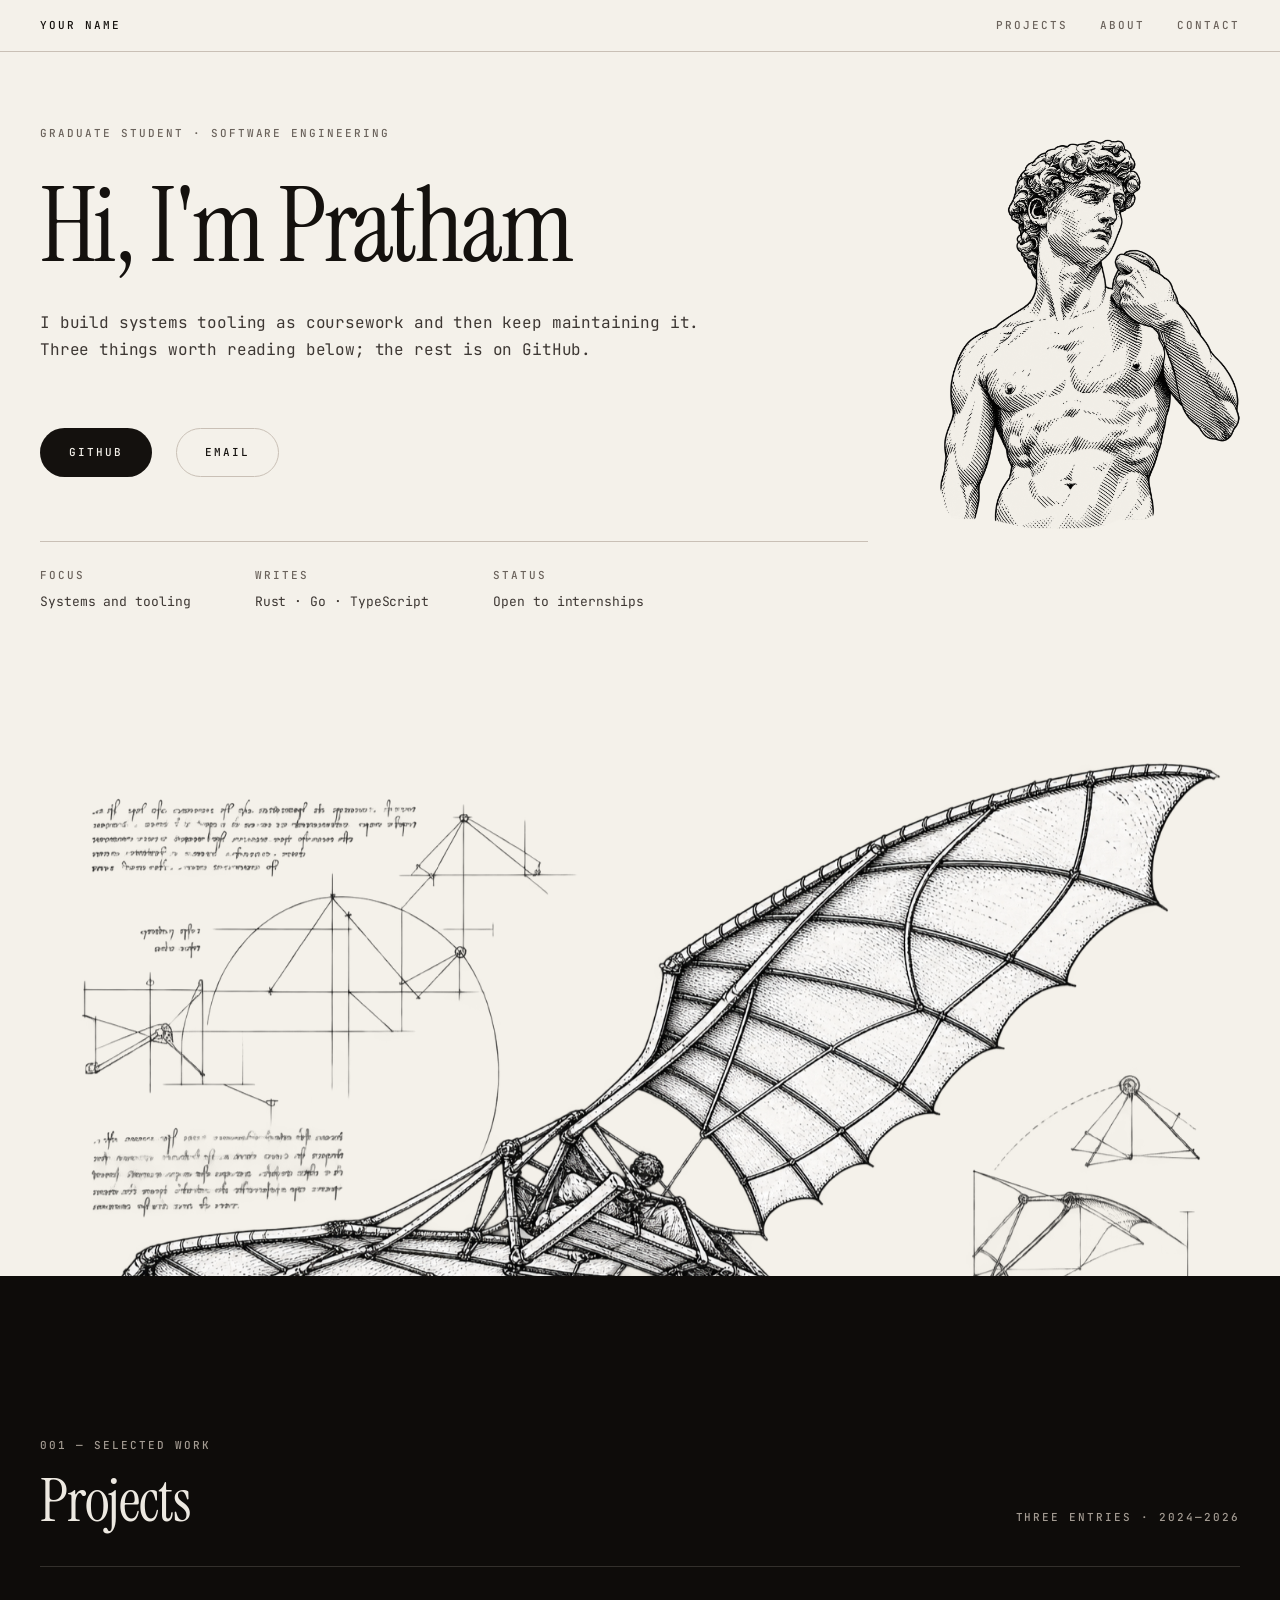
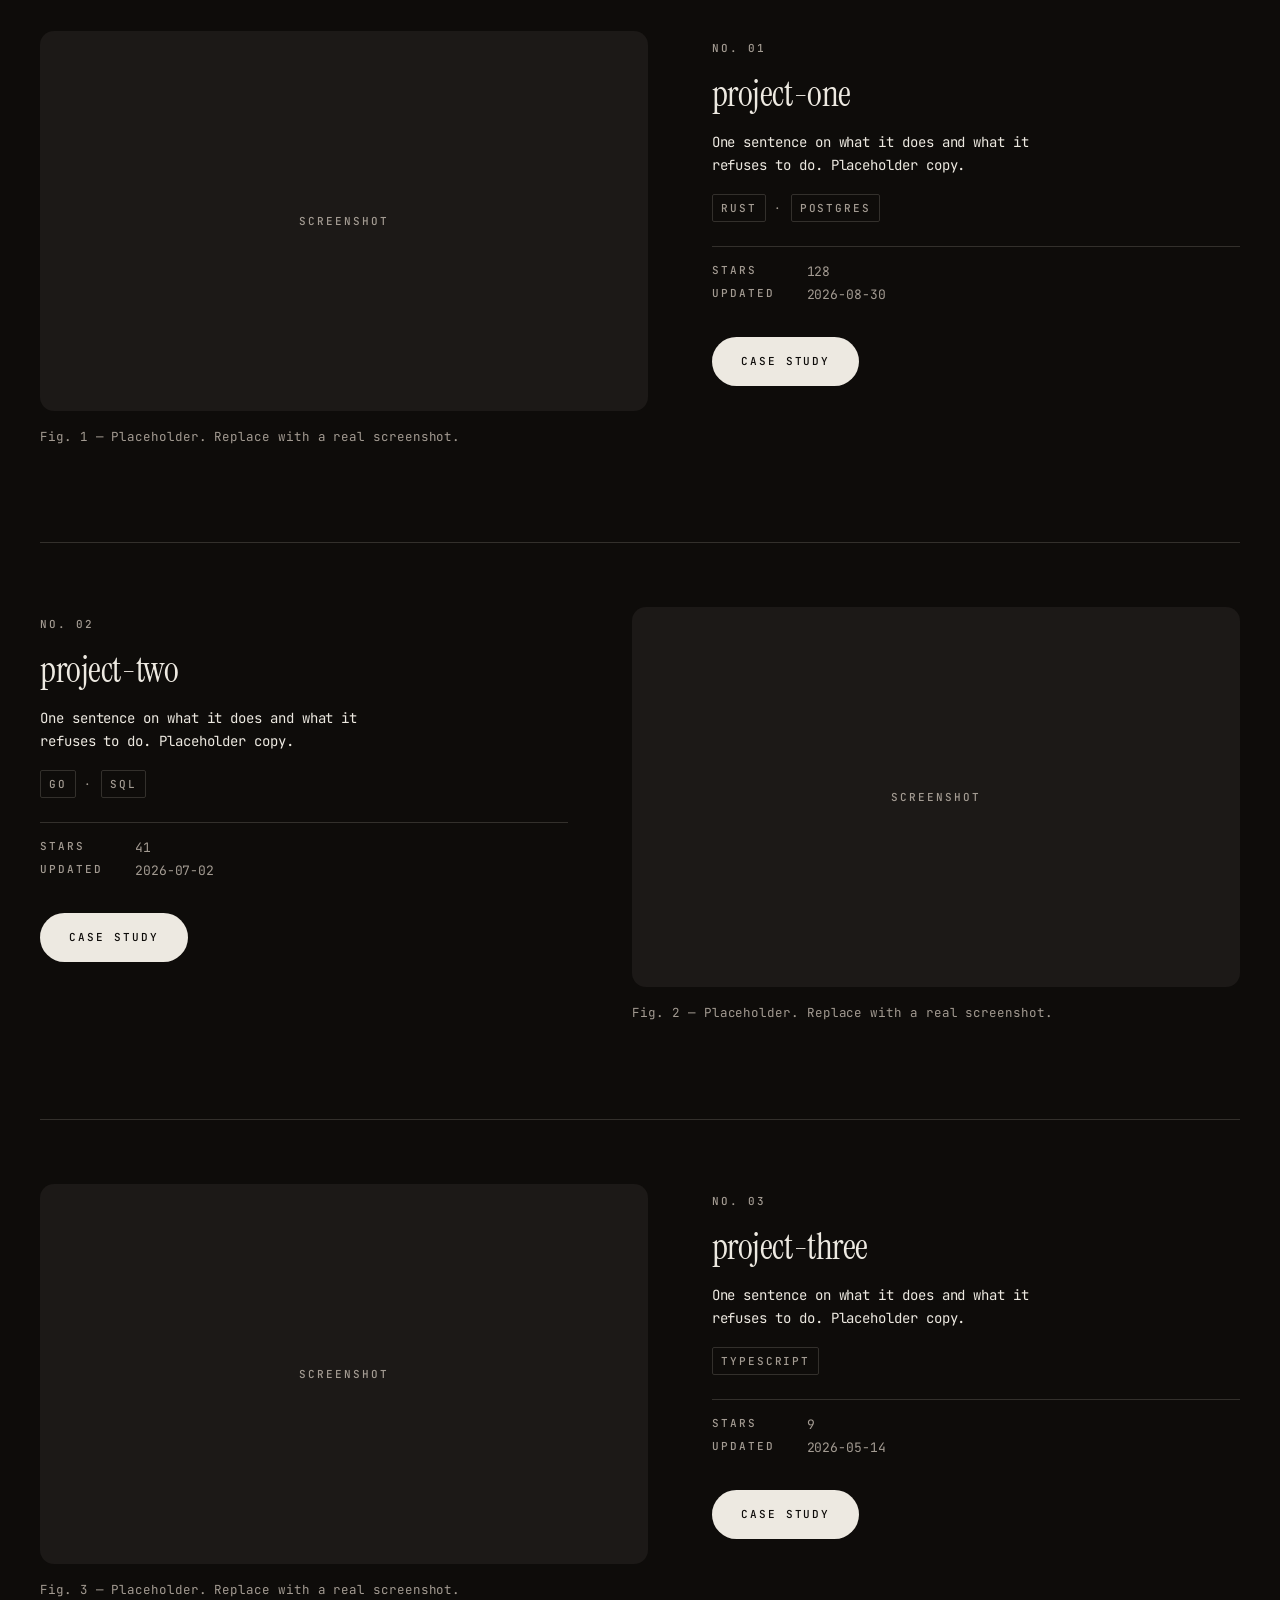
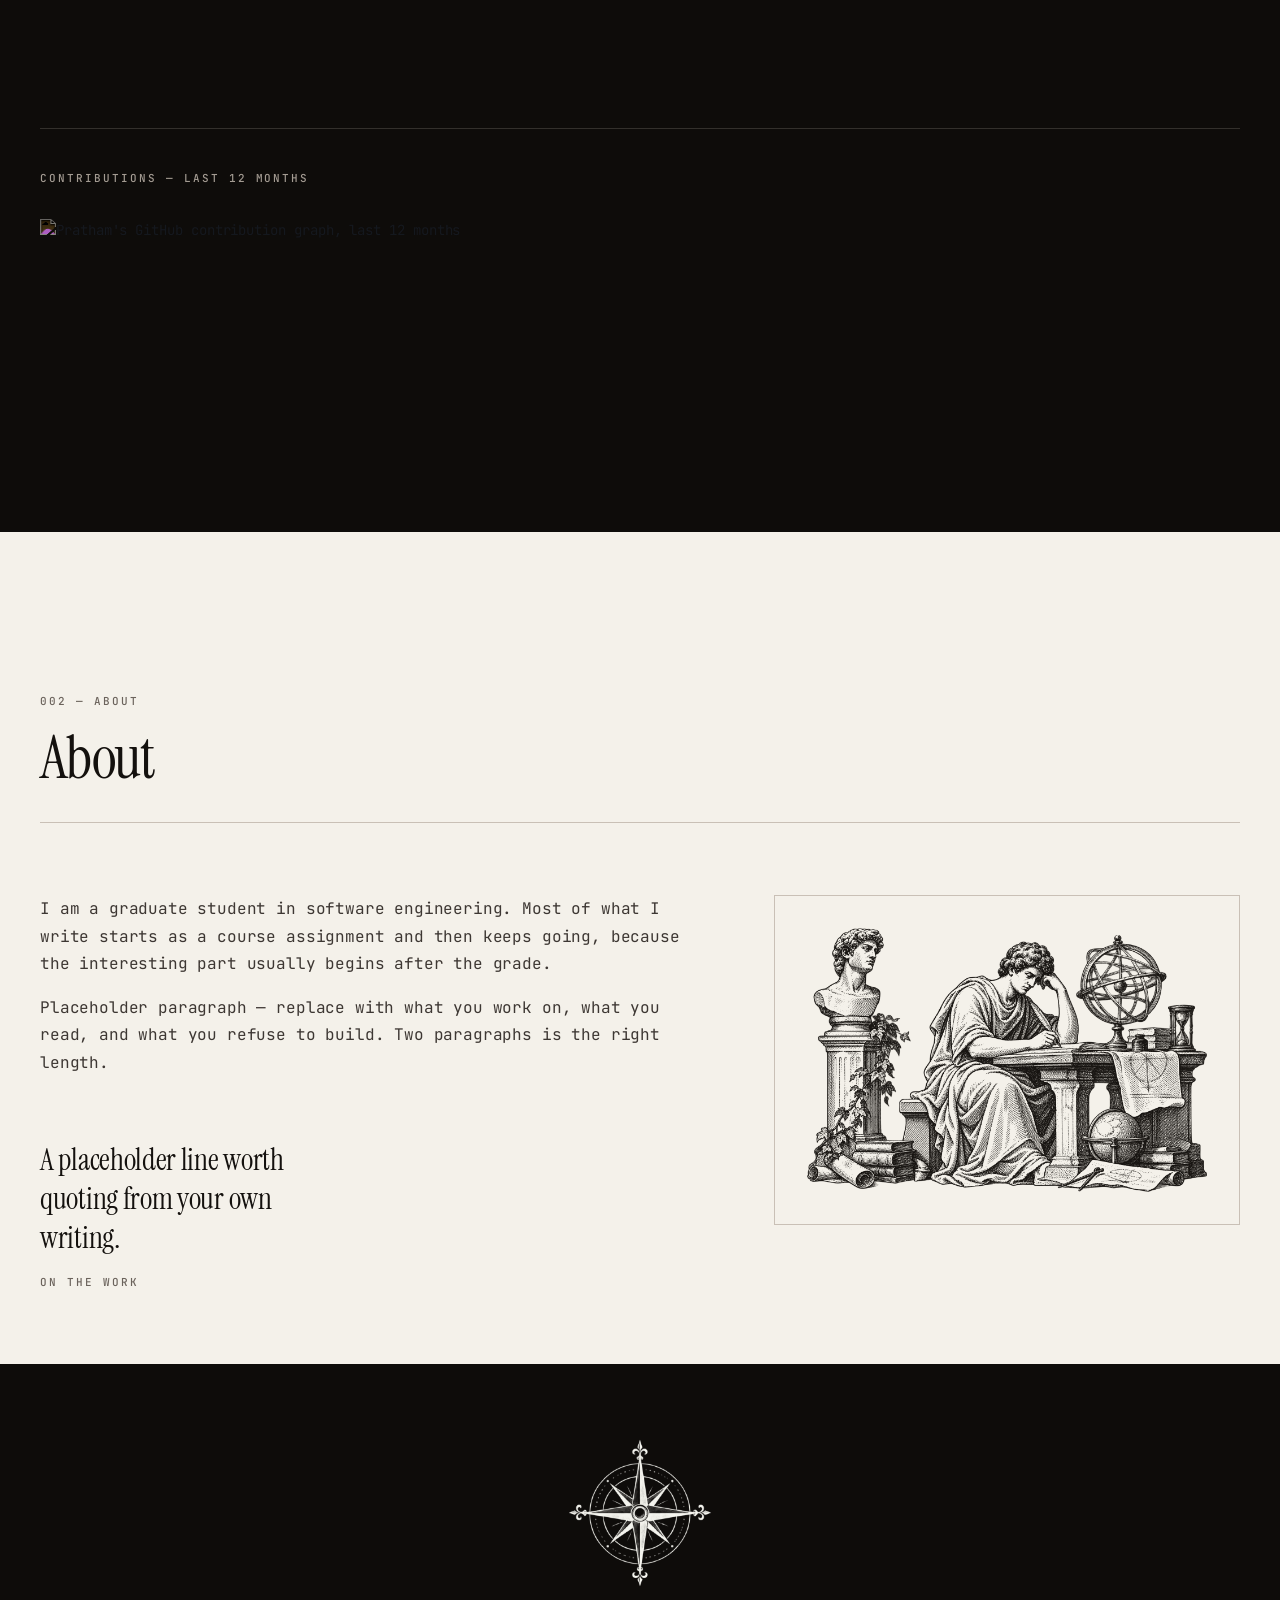
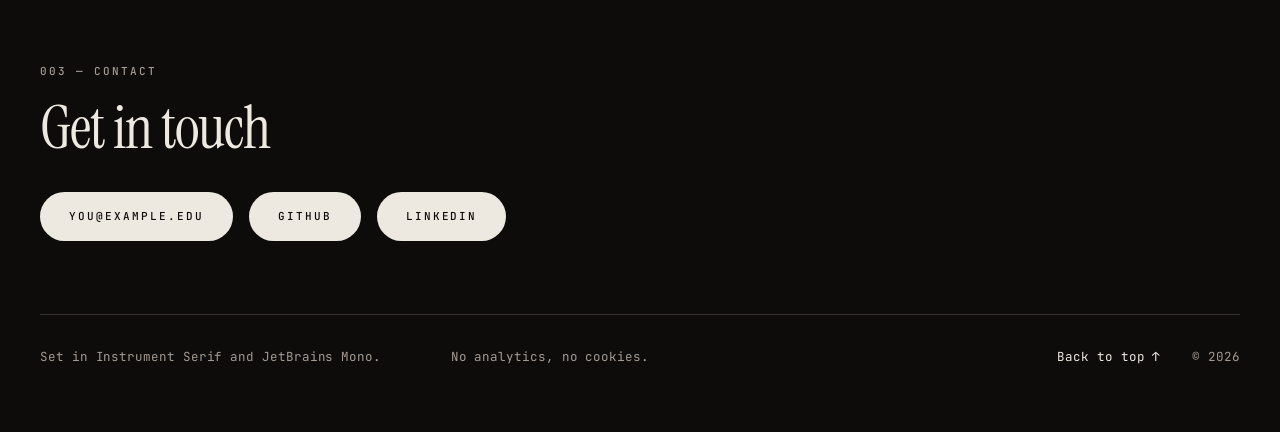
==== index.html @ 148f7895 "Link LinkedIn button to real profile Co-Authored-By: Claude Sonnet 5 <noreply@anthropic.com>" ====
<!DOCTYPE html>
<html lang="en">
<head>
<meta charset="utf-8">
<meta name="viewport" content="width=device-width, initial-scale=1">
<title>Pratham — Portfolio</title>
<meta name="description" content="Portfolio of Pratham, a graduate student in software engineering focused on systems and tooling.">
<link rel="stylesheet" href="styles.css">
</head>
<body style="background:#F4F1EA;color:#3D3733">

<header class="site-header" style="position:sticky;top:0;z-index:10;background:#F4F1EA;border-bottom:1px solid #C9C0B6;display:flex;align-items:baseline;justify-content:space-between;gap:32px;animation:fi-fade 320ms cubic-bezier(0.22,0.61,0.36,1) both">
<a href="#top" style="font-size:11px;font-weight:500;letter-spacing:0.18em;text-transform:uppercase;color:#14110E;text-decoration:none">Your Name</a>
<nav style="display:flex;gap:32px">
<a href="#projects" class="nav-link">Projects</a>
<a href="#about" class="nav-link">About</a>
<a href="#contact" class="nav-link">Contact</a>
</nav>
</header>

<section id="top" class="page-margin" style="padding-top:72px">
<div class="hero-grid" style="max-width:1200px;margin:0 auto;display:grid;gap:72px;align-items:start">
<div>
<div style="font-size:11px;font-weight:500;letter-spacing:0.18em;text-transform:uppercase;color:#6B635C;margin-bottom:32px;animation:fi-rise 420ms cubic-bezier(0.22,0.61,0.36,1) 40ms both">Graduate student · Software engineering</div>
<h1 class="hero-display" style="margin:0;font-family:'Instrument Serif',Georgia,serif;font-weight:400;font-size:104px;line-height:0.98;letter-spacing:-0.025em;color:#14110E;max-width:14ch;animation:fi-rise 420ms cubic-bezier(0.22,0.61,0.36,1) 100ms both">Hi, I'm Pratham</h1>
<p style="margin:32px 0 0;font-size:16px;line-height:1.72;letter-spacing:-0.01em;color:#3D3733;max-width:68ch;animation:fi-rise 420ms cubic-bezier(0.22,0.61,0.36,1) 160ms both">I build systems tooling as coursework and then keep maintaining it. Three things worth reading below; the rest is on GitHub.</p>
<div style="display:flex;align-items:center;gap:24px;margin-top:64px;flex-wrap:wrap;animation:fi-rise 420ms cubic-bezier(0.22,0.61,0.36,1) 220ms both">
<a class="btn btn-primary" href="https://github.com/">GitHub</a>
<a class="btn btn-secondary" href="mailto:you@example.edu">Email</a>
</div>
<div style="display:flex;flex-wrap:wrap;gap:64px;margin-top:64px;border-top:1px solid #C9C0B6;padding-top:24px;animation:fi-rise 420ms cubic-bezier(0.22,0.61,0.36,1) 280ms both">
<div style="display:grid;gap:8px"><span style="font-size:11px;font-weight:500;letter-spacing:0.18em;text-transform:uppercase;color:#6B635C">Focus</span><span style="font-size:13px;line-height:1.45;color:#3D3733">Systems and tooling</span></div>
<div style="display:grid;gap:8px"><span style="font-size:11px;font-weight:500;letter-spacing:0.18em;text-transform:uppercase;color:#6B635C">Writes</span><span style="font-size:13px;line-height:1.45;color:#3D3733">Rust · Go · TypeScript</span></div>
<div style="display:grid;gap:8px"><span style="font-size:11px;font-weight:500;letter-spacing:0.18em;text-transform:uppercase;color:#6B635C">Status</span><span style="font-size:13px;line-height:1.45;color:#3D3733">Open to internships</span></div>
</div>
</div>
<img class="hero-figure" src="assets/figures/david.png" alt="Engraved study after Michelangelo's David" style="display:block;width:300px;max-width:100%;margin-top:8px;mix-blend-mode:multiply;animation:fi-fade 640ms cubic-bezier(0.22,0.61,0.36,1) 200ms both">
</div>
<div style="margin-top:128px;position:relative;z-index:0">
<img src="assets/figures/ornithopter.png" alt="Engraved flying-machine study" style="display:block;width:100%;max-width:1400px;margin:0 auto -22%;mix-blend-mode:multiply;animation:fi-fade 720ms cubic-bezier(0.22,0.61,0.36,1) 340ms both">
</div>
</section>

<section id="projects" class="page-margin" style="position:relative;z-index:1;background:#0E0C0A;color:#EDE9E1;padding-top:160px;padding-bottom:160px">
<div style="max-width:1200px;margin:0 auto">
<div data-reveal style="font-size:11px;font-weight:500;letter-spacing:0.18em;text-transform:uppercase;color:#A39B92;margin-bottom:16px">001 — Selected work</div>
<div data-reveal style="display:flex;align-items:baseline;justify-content:space-between;gap:32px;flex-wrap:wrap">
<h2 style="margin:0;font-family:'Instrument Serif',Georgia,serif;font-weight:400;font-size:60px;line-height:1.06;letter-spacing:-0.02em;color:#EDE9E1">Projects</h2>
<span style="font-size:11px;font-weight:500;letter-spacing:0.18em;text-transform:uppercase;color:#A39B92">Three entries · 2024—2026</span>
</div>
<div style="height:1px;background:#33302C;margin:32px 0 64px"></div>

<article id="project-01" data-reveal class="project-row" style="display:grid;gap:64px;align-items:start;scroll-margin-top:89px">
<div style="display:grid;gap:16px">
<div style="background:#1C1917;border-radius:14px;aspect-ratio:16 / 10;display:grid;place-items:center;font-size:11px;font-weight:500;letter-spacing:0.18em;text-transform:uppercase;color:#A39B92">Screenshot</div>
<div style="font-size:12.5px;line-height:1.6;color:#A39B92">Fig. 1 — Placeholder. Replace with a real screenshot.</div>
</div>
<div style="display:grid;gap:16px;padding-top:8px">
<div style="font-size:11px;font-weight:500;letter-spacing:0.18em;text-transform:uppercase;color:#A39B92">No. 01</div>
<h3 style="margin:0;font-family:'Instrument Serif',Georgia,serif;font-weight:400;font-size:36px;line-height:1.15;letter-spacing:-0.012em;color:#EDE9E1">project-one</h3>
<p style="margin:0;font-size:14px;line-height:1.68;letter-spacing:-0.005em;color:#EDE9E1;max-width:44ch">One sentence on what it does and what it refuses to do. Placeholder copy.</p>
<div style="display:flex;flex-wrap:wrap;align-items:center;gap:8px">
<span class="chip chip-dark">Rust</span>
<span style="font-size:11px;letter-spacing:0.18em;color:#A39B92">·</span>
<span class="chip chip-dark">Postgres</span>
</div>
<dl style="margin:8px 0 0;display:grid;grid-template-columns:auto 1fr;column-gap:32px;row-gap:4px;font-size:13px;line-height:1.45;color:#A39B92;border-top:1px solid #33302C;padding-top:16px;font-feature-settings:'tnum' 1">
<dt style="font-weight:500;letter-spacing:0.18em;text-transform:uppercase;font-size:11px">Stars</dt><dd>128</dd>
<dt style="font-weight:500;letter-spacing:0.18em;text-transform:uppercase;font-size:11px">Updated</dt><dd>2026-08-30</dd>
</dl>
<div style="margin-top:16px"><a class="btn btn-onDark" href="case-study-01.html">Case study</a></div>
</div>
</article>

<article id="project-02" data-reveal class="project-row-rev" style="display:grid;gap:64px;align-items:start;scroll-margin-top:89px;margin-top:96px;border-top:1px solid #33302C;padding-top:64px">
<div style="display:grid;gap:16px;padding-top:8px">
<div style="font-size:11px;font-weight:500;letter-spacing:0.18em;text-transform:uppercase;color:#A39B92">No. 02</div>
<h3 style="margin:0;font-family:'Instrument Serif',Georgia,serif;font-weight:400;font-size:36px;line-height:1.15;letter-spacing:-0.012em;color:#EDE9E1">project-two</h3>
<p style="margin:0;font-size:14px;line-height:1.68;letter-spacing:-0.005em;color:#EDE9E1;max-width:44ch">One sentence on what it does and what it refuses to do. Placeholder copy.</p>
<div style="display:flex;flex-wrap:wrap;align-items:center;gap:8px">
<span class="chip chip-dark">Go</span>
<span style="font-size:11px;letter-spacing:0.18em;color:#A39B92">·</span>
<span class="chip chip-dark">SQL</span>
</div>
<dl style="margin:8px 0 0;display:grid;grid-template-columns:auto 1fr;column-gap:32px;row-gap:4px;font-size:13px;line-height:1.45;color:#A39B92;border-top:1px solid #33302C;padding-top:16px;font-feature-settings:'tnum' 1">
<dt style="font-weight:500;letter-spacing:0.18em;text-transform:uppercase;font-size:11px">Stars</dt><dd>41</dd>
<dt style="font-weight:500;letter-spacing:0.18em;text-transform:uppercase;font-size:11px">Updated</dt><dd>2026-07-02</dd>
</dl>
<div style="margin-top:16px"><a class="btn btn-onDark" href="case-study-02.html">Case study</a></div>
</div>
<div style="display:grid;gap:16px">
<div style="background:#1C1917;border-radius:14px;aspect-ratio:16 / 10;display:grid;place-items:center;font-size:11px;font-weight:500;letter-spacing:0.18em;text-transform:uppercase;color:#A39B92">Screenshot</div>
<div style="font-size:12.5px;line-height:1.6;color:#A39B92">Fig. 2 — Placeholder. Replace with a real screenshot.</div>
</div>
</article>

<article id="project-03" data-reveal class="project-row" style="display:grid;gap:64px;align-items:start;scroll-margin-top:89px;margin-top:96px;border-top:1px solid #33302C;padding-top:64px">
<div style="display:grid;gap:16px">
<div style="background:#1C1917;border-radius:14px;aspect-ratio:16 / 10;display:grid;place-items:center;font-size:11px;font-weight:500;letter-spacing:0.18em;text-transform:uppercase;color:#A39B92">Screenshot</div>
<div style="font-size:12.5px;line-height:1.6;color:#A39B92">Fig. 3 — Placeholder. Replace with a real screenshot.</div>
</div>
<div style="display:grid;gap:16px;padding-top:8px">
<div style="font-size:11px;font-weight:500;letter-spacing:0.18em;text-transform:uppercase;color:#A39B92">No. 03</div>
<h3 style="margin:0;font-family:'Instrument Serif',Georgia,serif;font-weight:400;font-size:36px;line-height:1.15;letter-spacing:-0.012em;color:#EDE9E1">project-three</h3>
<p style="margin:0;font-size:14px;line-height:1.68;letter-spacing:-0.005em;color:#EDE9E1;max-width:44ch">One sentence on what it does and what it refuses to do. Placeholder copy.</p>
<div style="display:flex;flex-wrap:wrap;align-items:center;gap:8px">
<span class="chip chip-dark">TypeScript</span>
</div>
<dl style="margin:8px 0 0;display:grid;grid-template-columns:auto 1fr;column-gap:32px;row-gap:4px;font-size:13px;line-height:1.45;color:#A39B92;border-top:1px solid #33302C;padding-top:16px;font-feature-settings:'tnum' 1">
<dt style="font-weight:500;letter-spacing:0.18em;text-transform:uppercase;font-size:11px">Stars</dt><dd>9</dd>
<dt style="font-weight:500;letter-spacing:0.18em;text-transform:uppercase;font-size:11px">Updated</dt><dd>2026-05-14</dd>
</dl>
<div style="margin-top:16px"><a class="btn btn-onDark" href="case-study-03.html">Case study</a></div>
</div>
</article>

<div data-reveal style="margin-top:128px;border-top:1px solid #33302C;padding-top:40px">
<div style="font-size:11px;font-weight:500;letter-spacing:0.18em;text-transform:uppercase;color:#A39B92;margin-bottom:32px">Contributions — last 12 months</div>
<div style="overflow-x:auto;padding-bottom:8px">
<img src="https://ghchart.rshah.org/14110E/pratham-rajesh" alt="Pratham's GitHub contribution graph, last 12 months" style="display:block;width:739px;max-width:100%;filter:invert(1) sepia(0.14) brightness(1.04)" loading="lazy">
</div>
</div>

<div data-reveal style="display:flex;align-items:center;gap:32px;margin-top:72px;flex-wrap:wrap">
<a class="btn btn-onDark" href="https://github.com/">All repositories</a>
<span style="font-size:12.5px;line-height:1.6;color:#A39B92">Three of nineteen. The rest are coursework and experiments.</span>
</div>
</div>
</section>

<section id="about" class="page-margin" style="padding-top:160px;padding-bottom:72px">
<div style="max-width:1200px;margin:0 auto">
<div data-reveal style="font-size:11px;font-weight:500;letter-spacing:0.18em;text-transform:uppercase;color:#6B635C;margin-bottom:16px">002 — About</div>
<h2 data-reveal style="margin:0;font-family:'Instrument Serif',Georgia,serif;font-weight:400;font-size:60px;line-height:1.06;letter-spacing:-0.02em;color:#14110E">About</h2>
<div style="height:1px;background:#C9C0B6;margin:32px 0 72px"></div>
<div class="about-grid" style="display:grid;gap:72px;align-items:start">
<div style="display:grid;gap:64px">
<div data-reveal style="max-width:68ch;display:grid;gap:16px;font-size:16px;line-height:1.72;letter-spacing:-0.01em;color:#3D3733">
<p style="margin:0">I am a graduate student in software engineering. Most of what I write starts as a course assignment and then keeps going, because the interesting part usually begins after the grade.</p>
<p style="margin:0">Placeholder paragraph — replace with what you work on, what you read, and what you refuse to build. Two paragraphs is the right length.</p>
</div>
<blockquote data-reveal style="margin:0;max-width:34ch">
<p style="margin:0;font-family:'Instrument Serif',Georgia,serif;font-weight:400;font-size:30px;line-height:1.3;letter-spacing:-0.01em;color:#14110E">A placeholder line worth quoting from your own writing.</p>
<footer style="margin-top:16px;font-size:11px;font-weight:500;letter-spacing:0.18em;text-transform:uppercase;color:#6B635C">On the work</footer>
</blockquote>
</div>
<div data-reveal class="about-figure">
<figure class="fi-figure"><img src="assets/figures/scholar.png" alt="Engraved scholar at a writing desk" width="400" style="width:400px;max-width:100%"></figure>
</div>
</div>
</div>
</section>

<section id="contact" class="page-margin" style="background:#0E0C0A;color:#EDE9E1;padding-top:72px;padding-bottom:64px">
<div style="max-width:1200px;margin:0 auto">
<div class="fi-ornament inverted" style="margin-bottom:72px"><img src="assets/ornaments/compass.png" alt="Engraved compass ornament"></div>
<div data-reveal style="font-size:11px;font-weight:500;letter-spacing:0.18em;text-transform:uppercase;color:#A39B92;margin-bottom:16px">003 — Contact</div>
<h2 data-reveal style="margin:0 0 32px;font-family:'Instrument Serif',Georgia,serif;font-weight:400;font-size:60px;line-height:1.06;letter-spacing:-0.02em;color:#EDE9E1">Get in touch</h2>
<div data-reveal style="display:flex;gap:16px;flex-wrap:wrap;margin-bottom:72px">
<a class="btn btn-onDark" href="mailto:you@example.edu">you@example.edu</a>
<a class="btn btn-onDark" href="https://github.com/">GitHub</a>
<a class="btn btn-onDark" href="https://www.linkedin.com/in/pratham-rajesh-27067b204/">LinkedIn</a>
</div>
<div style="height:1px;background:#33302C;margin-bottom:32px"></div>
<div style="display:grid;grid-template-columns:repeat(auto-fit,minmax(220px,1fr));gap:32px;font-size:12.5px;line-height:1.6;color:#A39B92">
<span>Set in Instrument Serif and JetBrains Mono.</span>
<span>No analytics, no cookies.</span>
<div style="display:flex;justify-content:flex-end;gap:32px;flex-wrap:wrap">
<a href="#top" class="footer-link">Back to top ↑</a>
<span>© 2026</span>
</div>
</div>
</div>
</section>

<script type="module">
import { initReveal } from './reveal.js';
initReveal();
</script>
</body>
</html>
---- styles.css ----
/* Foundry Impression — design tokens (ported from the Claude Design system) */
@import url("https://fonts.googleapis.com/css2?family=Instrument+Serif:ital@0;1&family=JetBrains+Mono:wght@400;500&display=swap");

:root{
  --ink-press:#14110E;
  --ink-worn:#3D3733;
  --ink-graphite:#6B635C;
  --paper-laid:#F4F1EA;
  --paper-card:#E9E4DA;
  --paper-rule:#C9C0B6;
  --press:#0E0C0A;
  --press-soft:#1C1917;
  --press-rule:#33302C;
  --chalk:#EDE9E1;
  --chalk-soft:#A39B92;

  --font-serif-display:"Instrument Serif","Iowan Old Style",Georgia,serif;
  --font-mono:"JetBrains Mono",ui-monospace,SFMono-Regular,Menlo,monospace;

  --duration-hover:120ms;
  --duration-inversion:400ms;
  --ease-out:cubic-bezier(0.22,0.61,0.36,1);
  --transition-hover:color var(--duration-hover) var(--ease-out),background-color var(--duration-hover) var(--ease-out),border-color var(--duration-hover) var(--ease-out);
}

*,*::before,*::after{box-sizing:border-box}
html{scroll-behavior:smooth}
body{margin:0;background:var(--paper-laid);color:var(--ink-worn);font-family:var(--font-mono);font-size:14px;line-height:1.68;letter-spacing:-0.005em;-webkit-font-smoothing:antialiased;text-rendering:optimizeLegibility}
img{display:block;max-width:100%}
h1,h2,h3,h4,p,figure,blockquote,dl,dd{margin:0}
::selection{background:var(--ink-press);color:var(--paper-laid)}
a{color:var(--ink-press);text-decoration:none}
a:hover{color:var(--ink-worn)}
section{scroll-margin-top:57px}

@keyframes fi-rise{from{opacity:0;transform:translateY(10px)}to{opacity:1;transform:translateY(0)}}
@keyframes fi-fade{from{opacity:0}to{opacity:1}}
@media (prefers-reduced-motion:reduce){*{animation:none !important;transition:none !important}html{scroll-behavior:auto}}

/* Pill button — primary / secondary / onDark. Base shared by all three. */
.btn{display:inline-flex;align-items:center;gap:8px;padding:16px 28px;border-radius:9999px;font-family:var(--font-mono);font-size:11px;font-weight:500;letter-spacing:0.18em;text-transform:uppercase;text-decoration:none;line-height:1.4;border:1px solid transparent;transition:var(--transition-hover);cursor:pointer}
.btn-primary{background:var(--ink-press);color:var(--paper-laid)}
.btn-primary:hover{background:var(--ink-worn)}
.btn-primary:active{background:var(--ink-graphite)}
.btn-secondary{background:transparent;color:var(--ink-press);border-color:var(--paper-rule)}
.btn-secondary:hover{border-color:var(--ink-press)}
.btn-secondary:active{border-color:var(--ink-graphite);color:var(--ink-graphite)}
.btn-onDark{background:var(--chalk);color:var(--press)}
.btn-onDark:hover{background:var(--chalk-soft)}

/* Figure — framed engraving */
figure.fi-figure{border:1px solid var(--paper-rule);padding:32px;display:inline-block}
figure.fi-figure img{mix-blend-mode:multiply}

/* Ornament — centered engraved mark */
.fi-ornament{display:flex;justify-content:center}
.fi-ornament img{width:150px;height:auto}
.fi-ornament.inverted img{filter:invert(1) sepia(0.14) brightness(1.04)}

/* Stack chip */
.chip{border:1px solid var(--paper-rule);border-radius:2px;padding:4px 8px;font-size:11px;font-weight:500;letter-spacing:0.18em;text-transform:uppercase;color:var(--ink-graphite);transition:border-color 120ms ease,color 120ms ease}
.chip:hover{border-color:var(--ink-press);color:var(--ink-press)}
.chip-dark{border-color:var(--press-rule);color:var(--chalk-soft)}
.chip-dark:hover{border-color:#4D4842;color:var(--chalk)}

.nav-link{font-size:11px;font-weight:500;letter-spacing:0.18em;text-transform:uppercase;color:var(--ink-graphite);text-decoration:none;border-bottom:1px solid transparent;transition:color 120ms ease,border-color 120ms ease;outline-offset:4px}
.nav-link:hover{color:var(--ink-press);border-bottom:1px solid var(--ink-press)}
.nav-link:active{color:var(--ink-graphite);border-bottom:1px solid var(--ink-graphite)}

.footer-link{color:var(--chalk);text-decoration:none;border-bottom:1px solid transparent;transition:border-color 120ms ease,color 120ms ease}
.footer-link:hover{border-bottom:1px solid var(--chalk)}
.footer-link:active{color:var(--chalk-soft);border-bottom:1px solid var(--chalk-soft)}

.case-link{color:var(--ink-press);text-decoration:none;border-bottom:1px solid transparent;transition:border-color 120ms ease,color 120ms ease}
.case-link:hover{color:var(--ink-press);border-bottom:1px solid var(--ink-press)}

/* Layout hooks for the mobile breakpoint below — same visual result as the
   inline styles at desktop width, just addressable by media query. */
.site-header{padding:16px 40px}
.page-margin{padding-left:40px;padding-right:40px}
.hero-grid{grid-template-columns:minmax(0,1fr) auto}
.about-grid{grid-template-columns:minmax(0,1fr) auto}
.project-row{grid-template-columns:minmax(0,1.15fr) minmax(0,1fr)}
.project-row-rev{grid-template-columns:minmax(0,1fr) minmax(0,1.15fr)}
.fixed-col-300{grid-template-columns:300px minmax(0,1fr)}
.fixed-col-320{grid-template-columns:320px minmax(0,1fr)}
.fixed-col-320-rev{grid-template-columns:minmax(0,1fr) 340px}

@media (max-width:720px){
  .site-header{padding:14px 20px;flex-wrap:wrap;gap:12px 20px}
  .page-margin{padding-left:20px;padding-right:20px}
  .hero-grid,.about-grid,.fixed-col-300,.fixed-col-320,.fixed-col-320-rev{grid-template-columns:minmax(0,1fr) !important}
  .project-row,.project-row-rev{grid-template-columns:minmax(0,1fr) !important}
  .hero-display{font-size:clamp(44px,13vw,72px) !important}
  .hero-figure{order:-1;width:200px !important;margin:0 auto !important}
  .about-figure{justify-self:center}
  .case-sidebar{position:static !important;border-right:none !important;border-bottom:1px solid var(--paper-rule)}
}
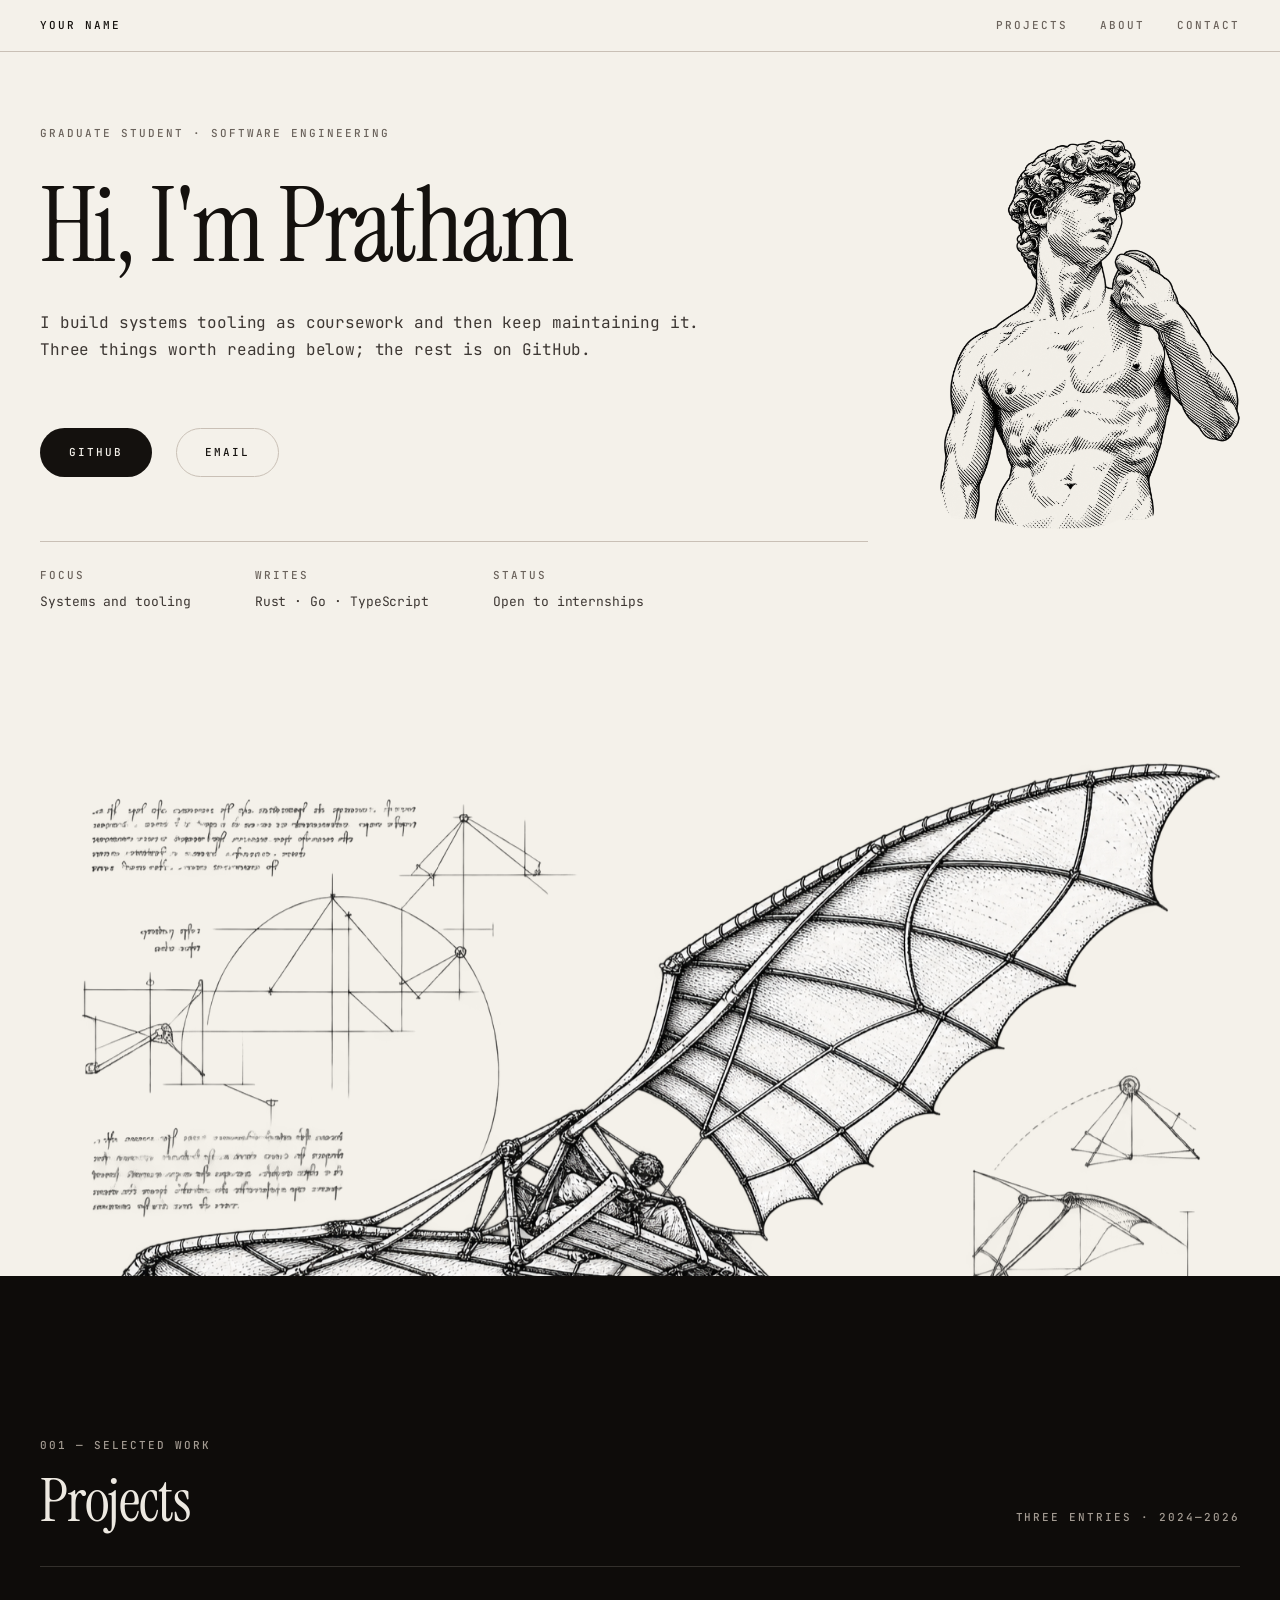
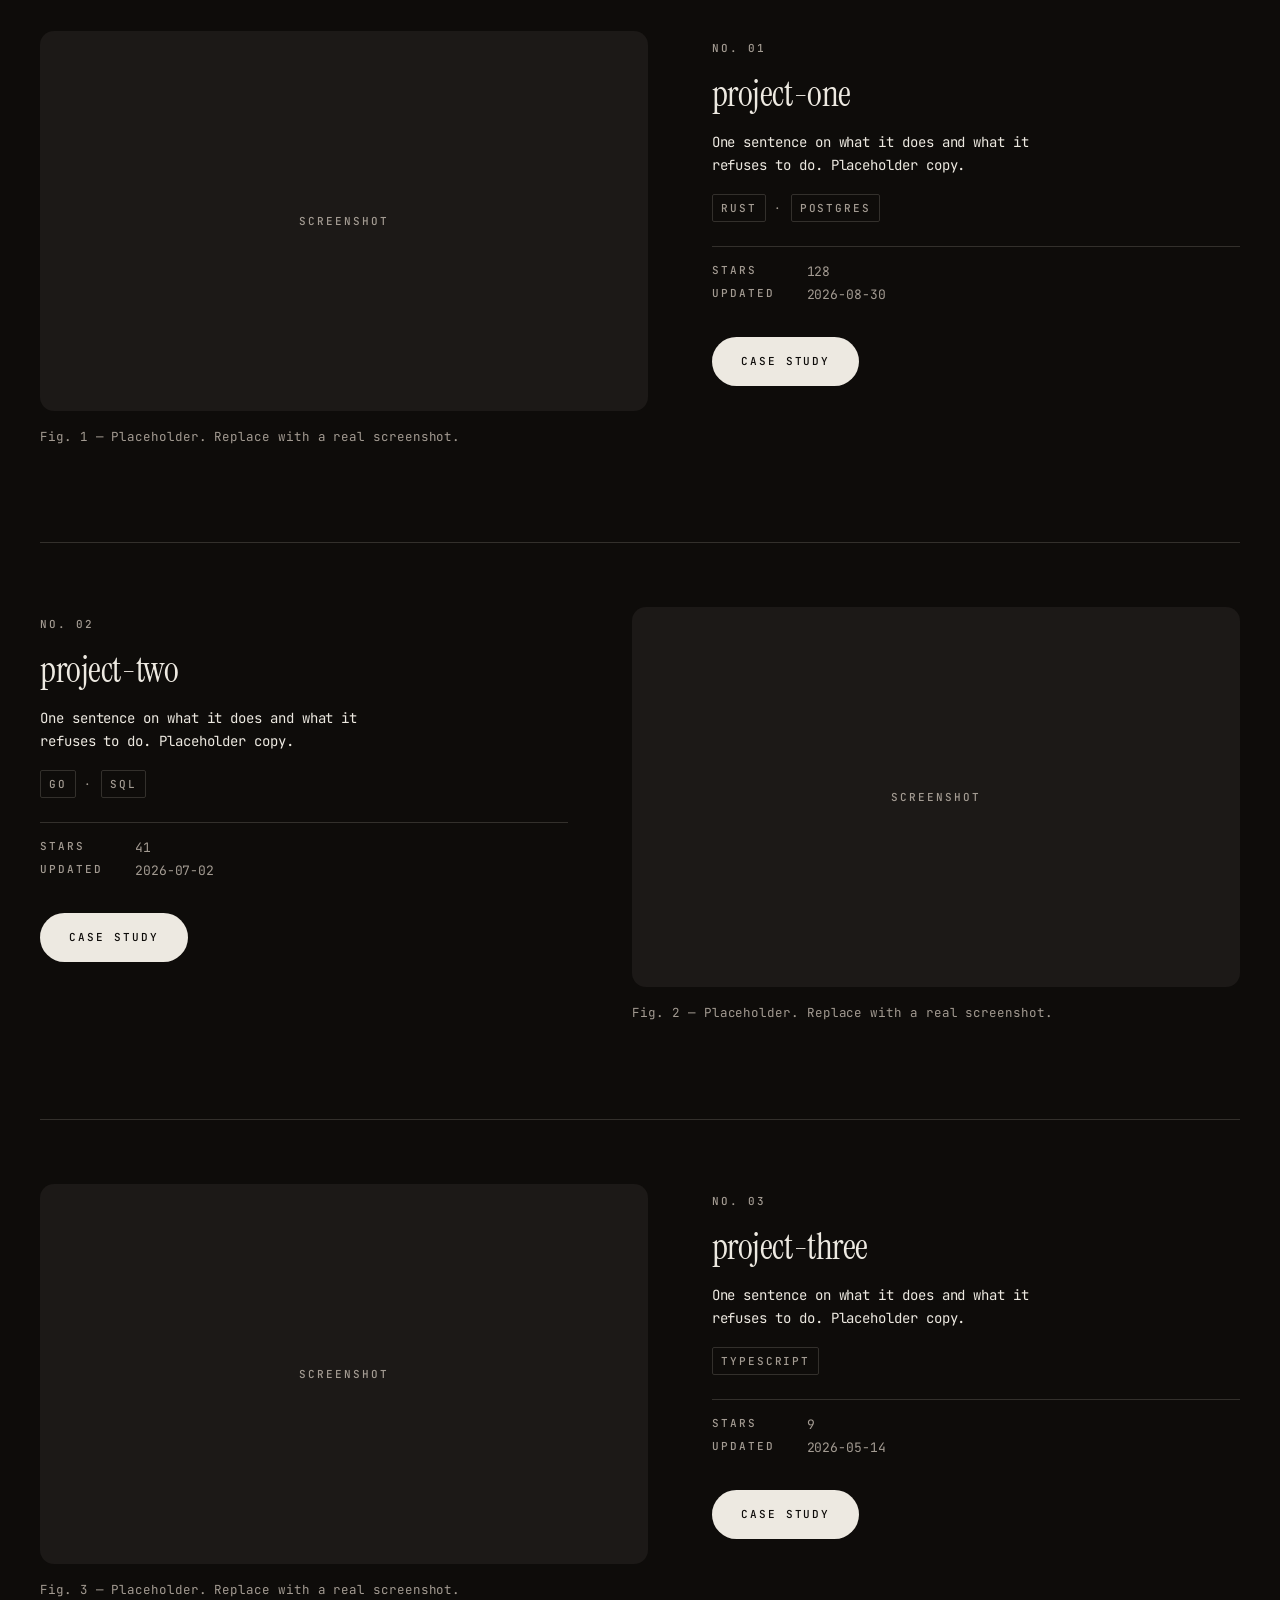
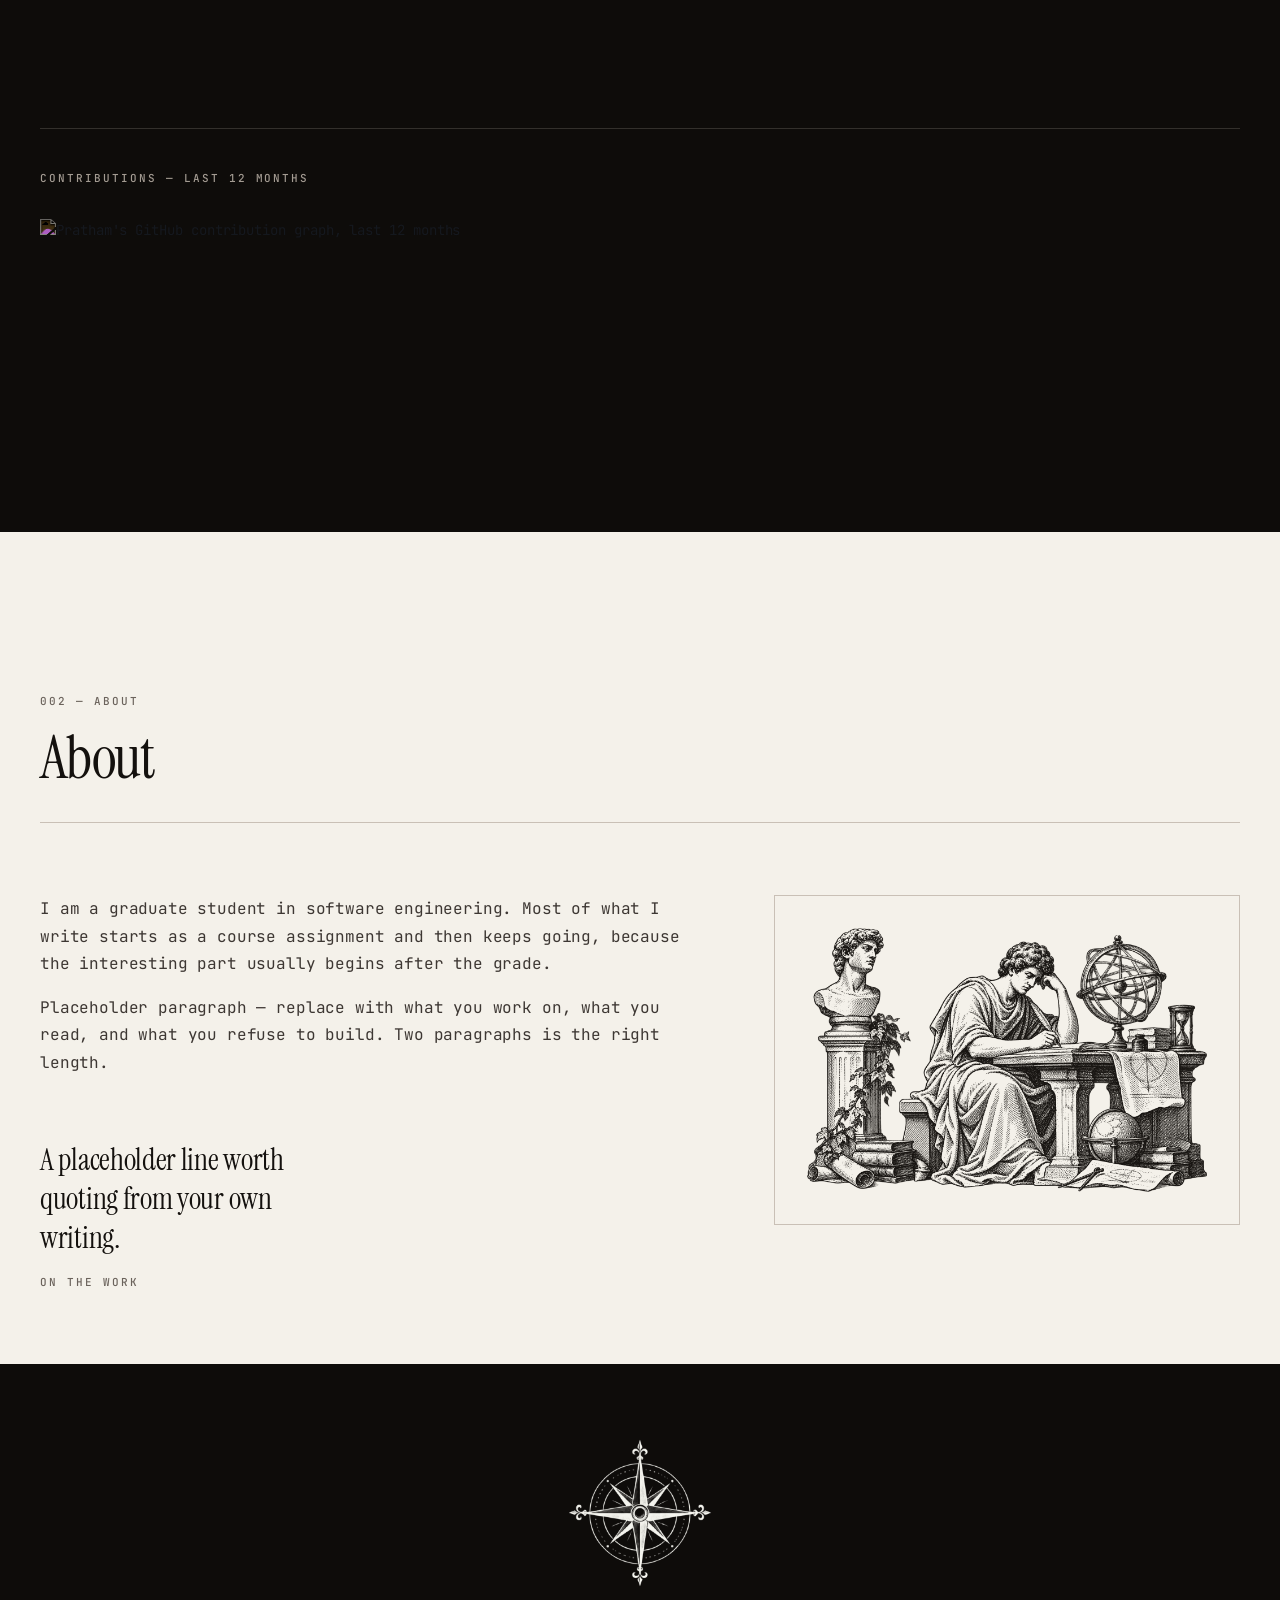
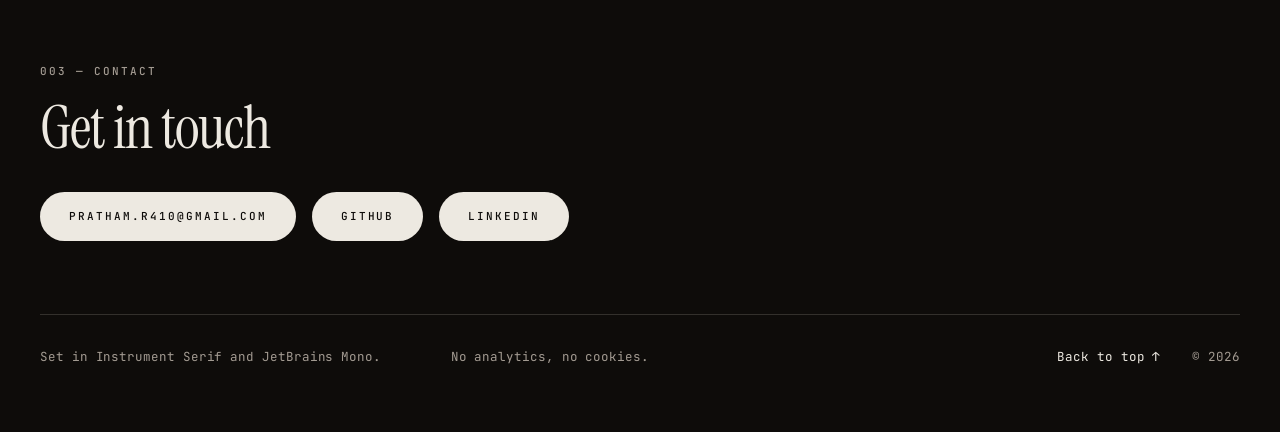
==== commit 4c18dbd6: "Link email buttons to real address Co-Authored-By: Claude Sonnet 5 <noreply@anthropic.com>" ====
--- a/index.html
+++ b/index.html
@@ -25,8 +25,8 @@
 <h1 class="hero-display" style="margin:0;font-family:'Instrument Serif',Georgia,serif;font-weight:400;font-size:104px;line-height:0.98;letter-spacing:-0.025em;color:#14110E;max-width:14ch;animation:fi-rise 420ms cubic-bezier(0.22,0.61,0.36,1) 100ms both">Hi, I'm Pratham</h1>
 <p style="margin:32px 0 0;font-size:16px;line-height:1.72;letter-spacing:-0.01em;color:#3D3733;max-width:68ch;animation:fi-rise 420ms cubic-bezier(0.22,0.61,0.36,1) 160ms both">I build systems tooling as coursework and then keep maintaining it. Three things worth reading below; the rest is on GitHub.</p>
 <div style="display:flex;align-items:center;gap:24px;margin-top:64px;flex-wrap:wrap;animation:fi-rise 420ms cubic-bezier(0.22,0.61,0.36,1) 220ms both">
-<a class="btn btn-primary" href="https://github.com/">GitHub</a>
-<a class="btn btn-secondary" href="mailto:you@example.edu">Email</a>
+<a class="btn btn-primary" href="https://github.com/pratham-rajesh">GitHub</a>
+<a class="btn btn-secondary" href="mailto:pratham.r410@gmail.com">Email</a>
 </div>
 <div style="display:flex;flex-wrap:wrap;gap:64px;margin-top:64px;border-top:1px solid #C9C0B6;padding-top:24px;animation:fi-rise 420ms cubic-bezier(0.22,0.61,0.36,1) 280ms both">
 <div style="display:grid;gap:8px"><span style="font-size:11px;font-weight:500;letter-spacing:0.18em;text-transform:uppercase;color:#6B635C">Focus</span><span style="font-size:13px;line-height:1.45;color:#3D3733">Systems and tooling</span></div>
@@ -122,7 +122,7 @@
 </div>
 
 <div data-reveal style="display:flex;align-items:center;gap:32px;margin-top:72px;flex-wrap:wrap">
-<a class="btn btn-onDark" href="https://github.com/">All repositories</a>
+<a class="btn btn-onDark" href="https://github.com/pratham-rajesh">All repositories</a>
 <span style="font-size:12.5px;line-height:1.6;color:#A39B92">Three of nineteen. The rest are coursework and experiments.</span>
 </div>
 </div>
@@ -157,8 +157,8 @@
 <div data-reveal style="font-size:11px;font-weight:500;letter-spacing:0.18em;text-transform:uppercase;color:#A39B92;margin-bottom:16px">003 — Contact</div>
 <h2 data-reveal style="margin:0 0 32px;font-family:'Instrument Serif',Georgia,serif;font-weight:400;font-size:60px;line-height:1.06;letter-spacing:-0.02em;color:#EDE9E1">Get in touch</h2>
 <div data-reveal style="display:flex;gap:16px;flex-wrap:wrap;margin-bottom:72px">
-<a class="btn btn-onDark" href="mailto:you@example.edu">you@example.edu</a>
-<a class="btn btn-onDark" href="https://github.com/">GitHub</a>
+<a class="btn btn-onDark" href="mailto:pratham.r410@gmail.com">pratham.r410@gmail.com</a>
+<a class="btn btn-onDark" href="https://github.com/pratham-rajesh">GitHub</a>
 <a class="btn btn-onDark" href="https://www.linkedin.com/in/pratham-rajesh-27067b204/">LinkedIn</a>
 </div>
 <div style="height:1px;background:#33302C;margin-bottom:32px"></div>
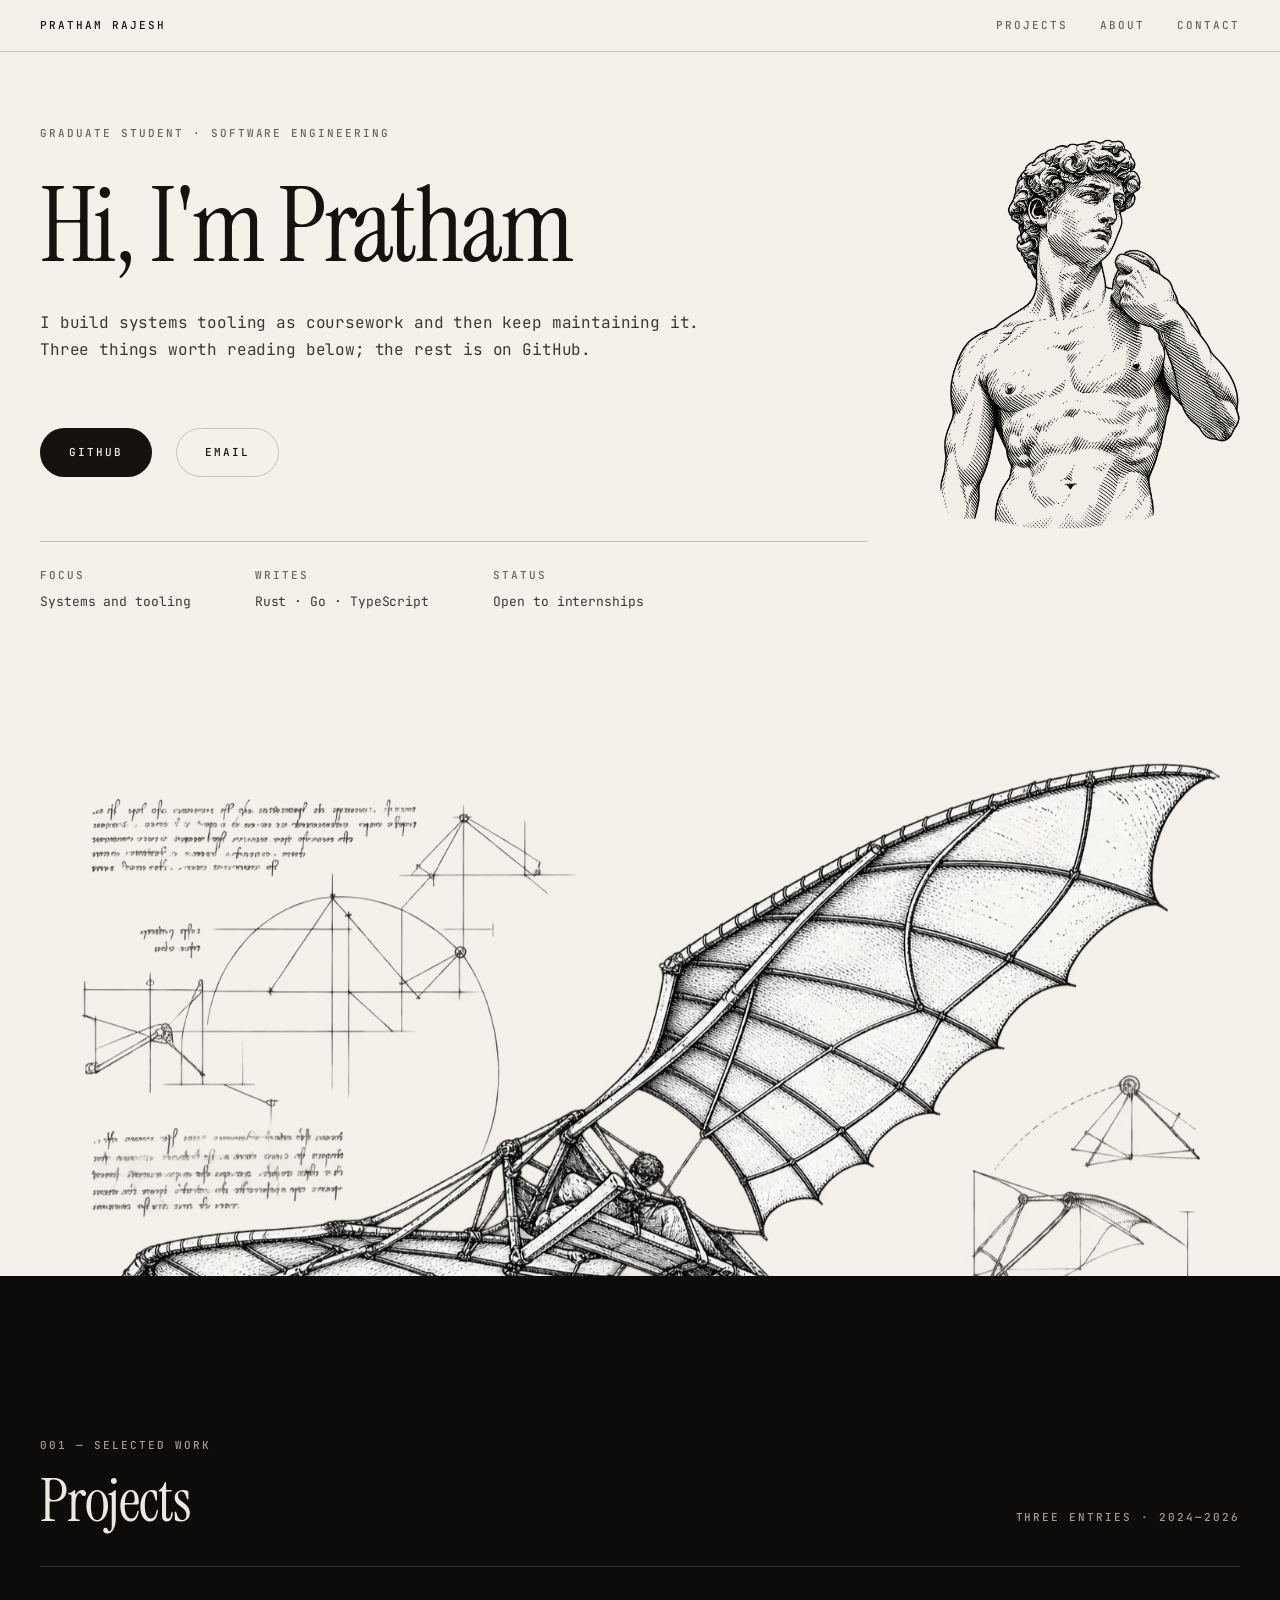
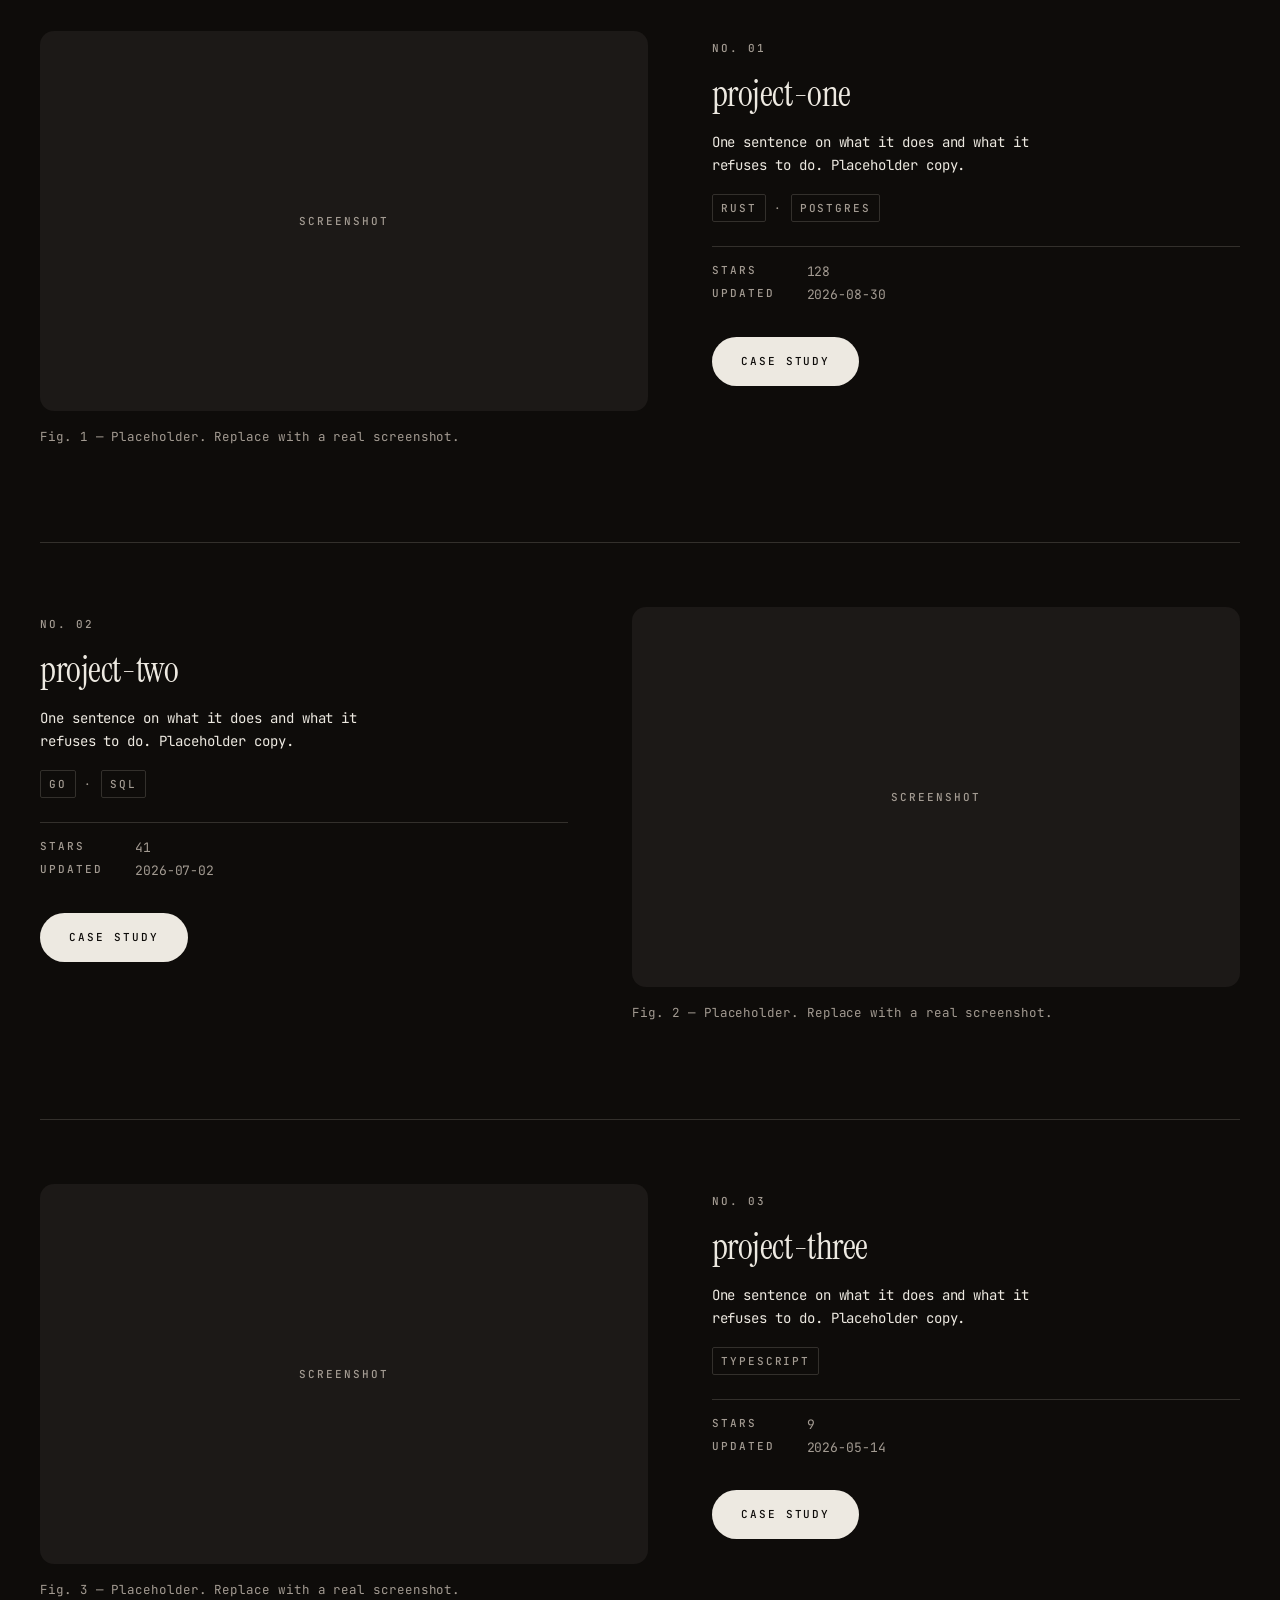
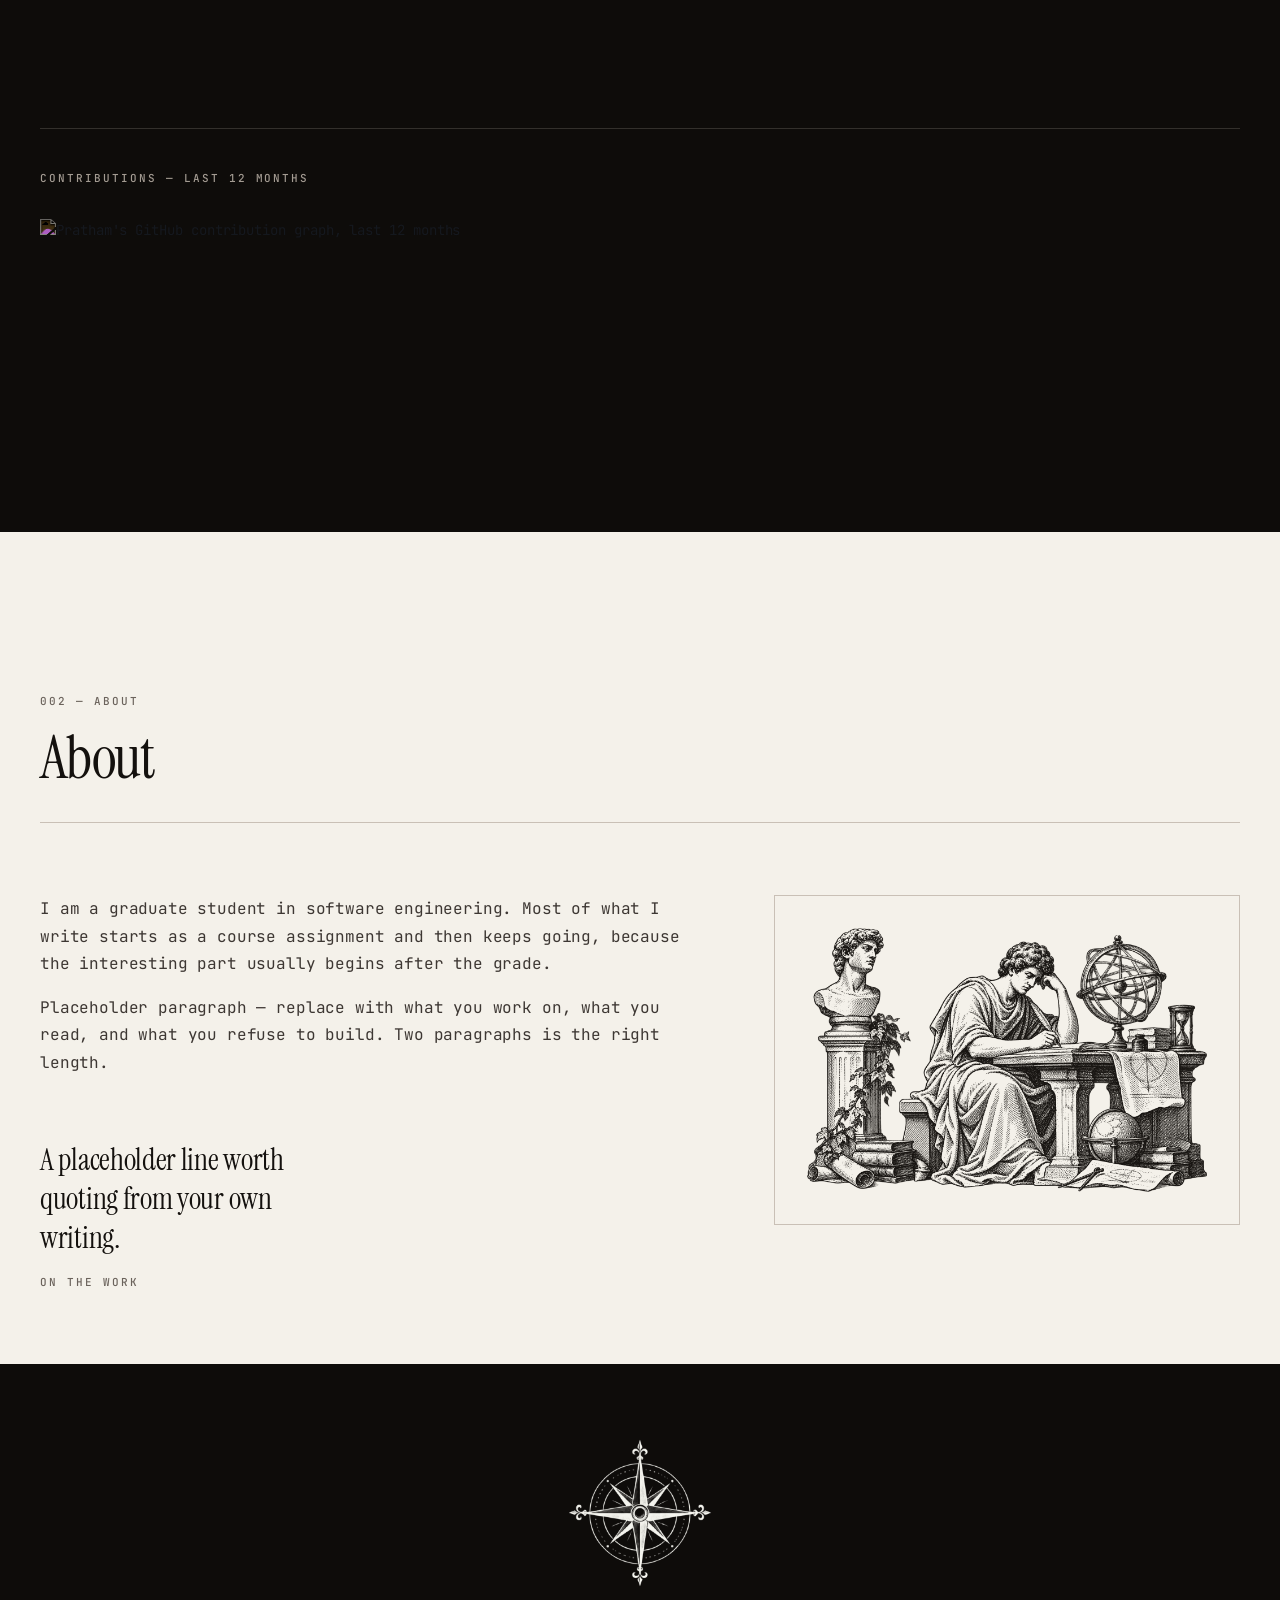
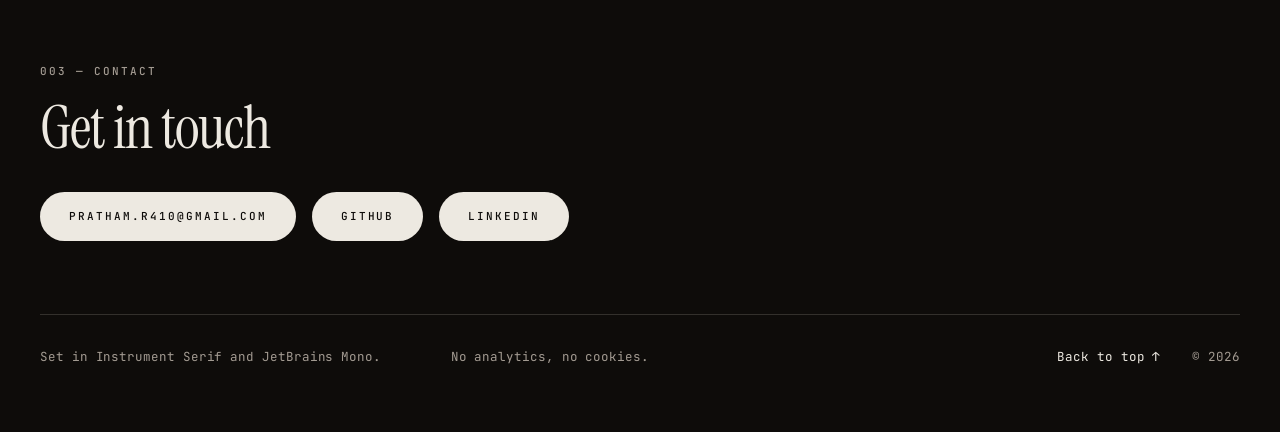
==== commit 566a638a: "Set header brand name to Pratham Rajesh Co-Authored-By: Claude Sonnet 5 <noreply@anthropic.com>" ====
--- a/index.html
+++ b/index.html
@@ -10,7 +10,7 @@
 <body style="background:#F4F1EA;color:#3D3733">
 
 <header class="site-header" style="position:sticky;top:0;z-index:10;background:#F4F1EA;border-bottom:1px solid #C9C0B6;display:flex;align-items:baseline;justify-content:space-between;gap:32px;animation:fi-fade 320ms cubic-bezier(0.22,0.61,0.36,1) both">
-<a href="#top" style="font-size:11px;font-weight:500;letter-spacing:0.18em;text-transform:uppercase;color:#14110E;text-decoration:none">Your Name</a>
+<a href="#top" style="font-size:11px;font-weight:500;letter-spacing:0.18em;text-transform:uppercase;color:#14110E;text-decoration:none">Pratham Rajesh</a>
 <nav style="display:flex;gap:32px">
 <a href="#projects" class="nav-link">Projects</a>
 <a href="#about" class="nav-link">About</a>
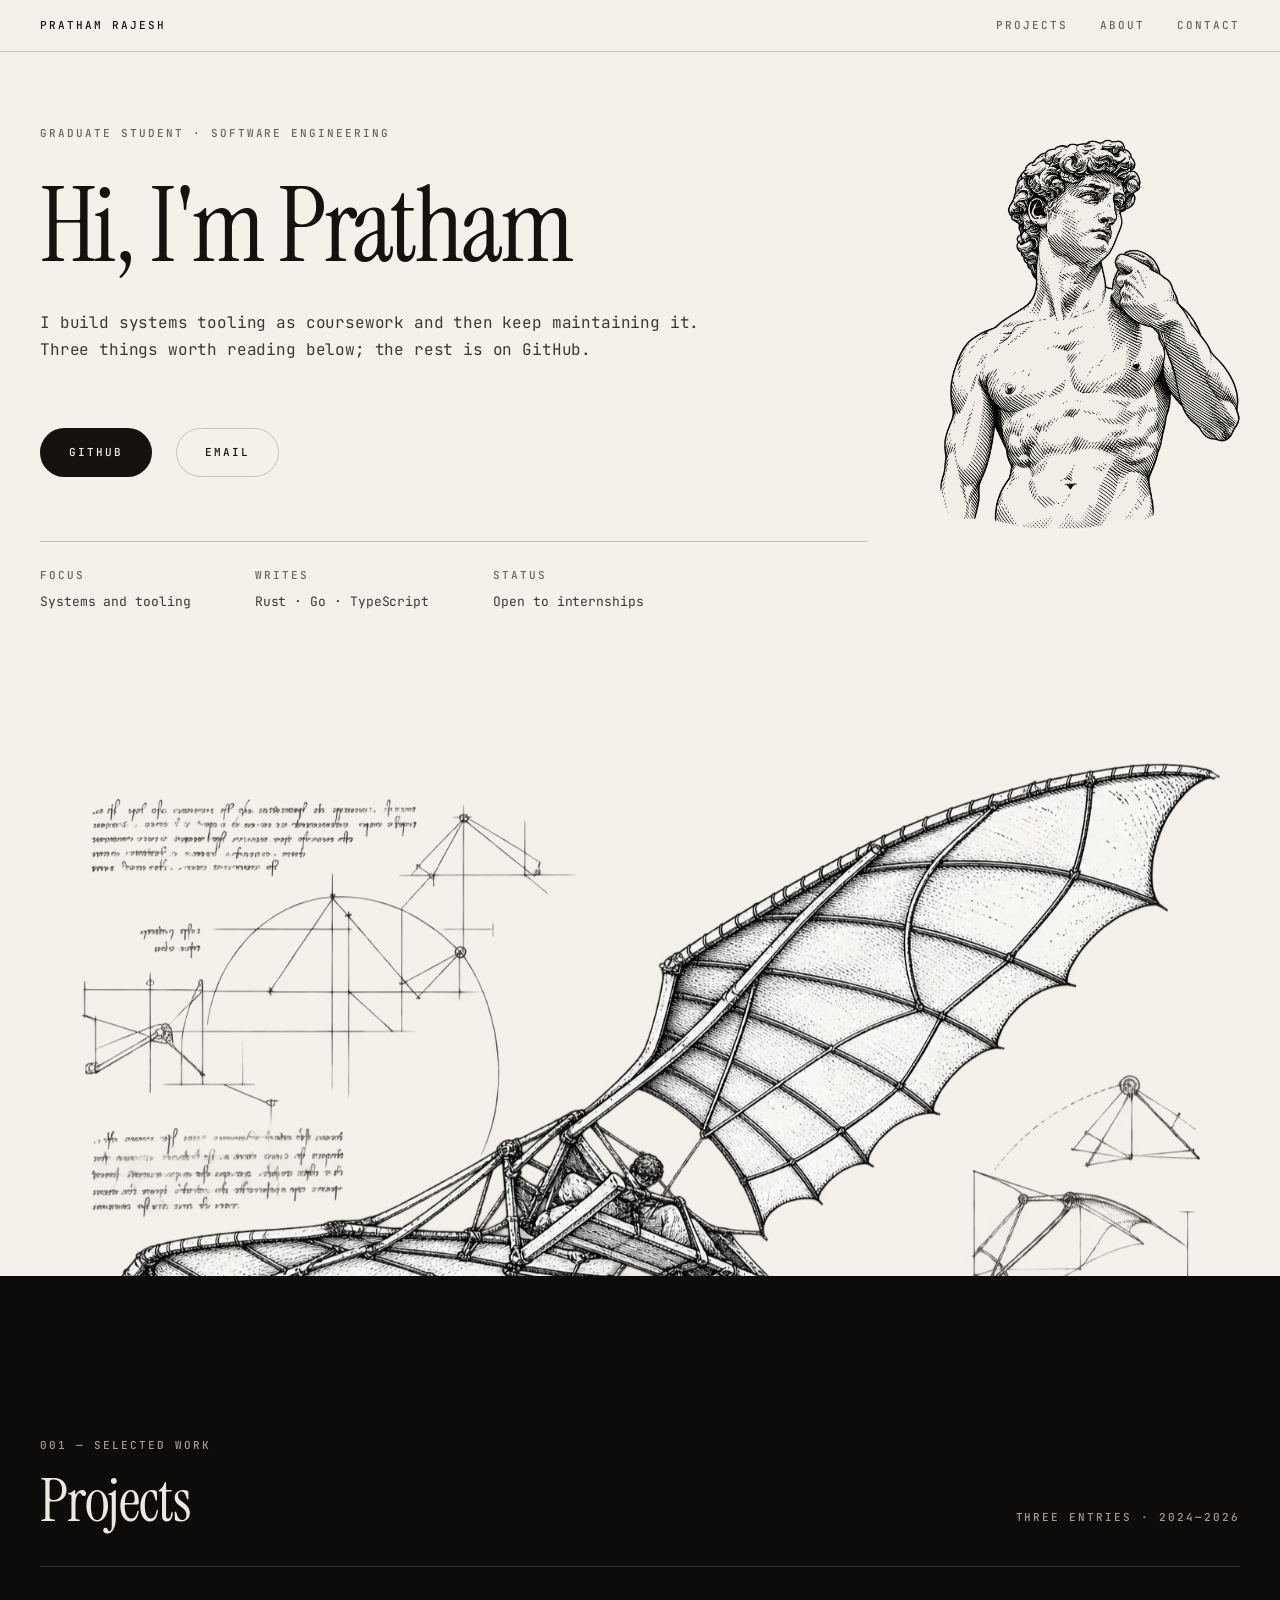
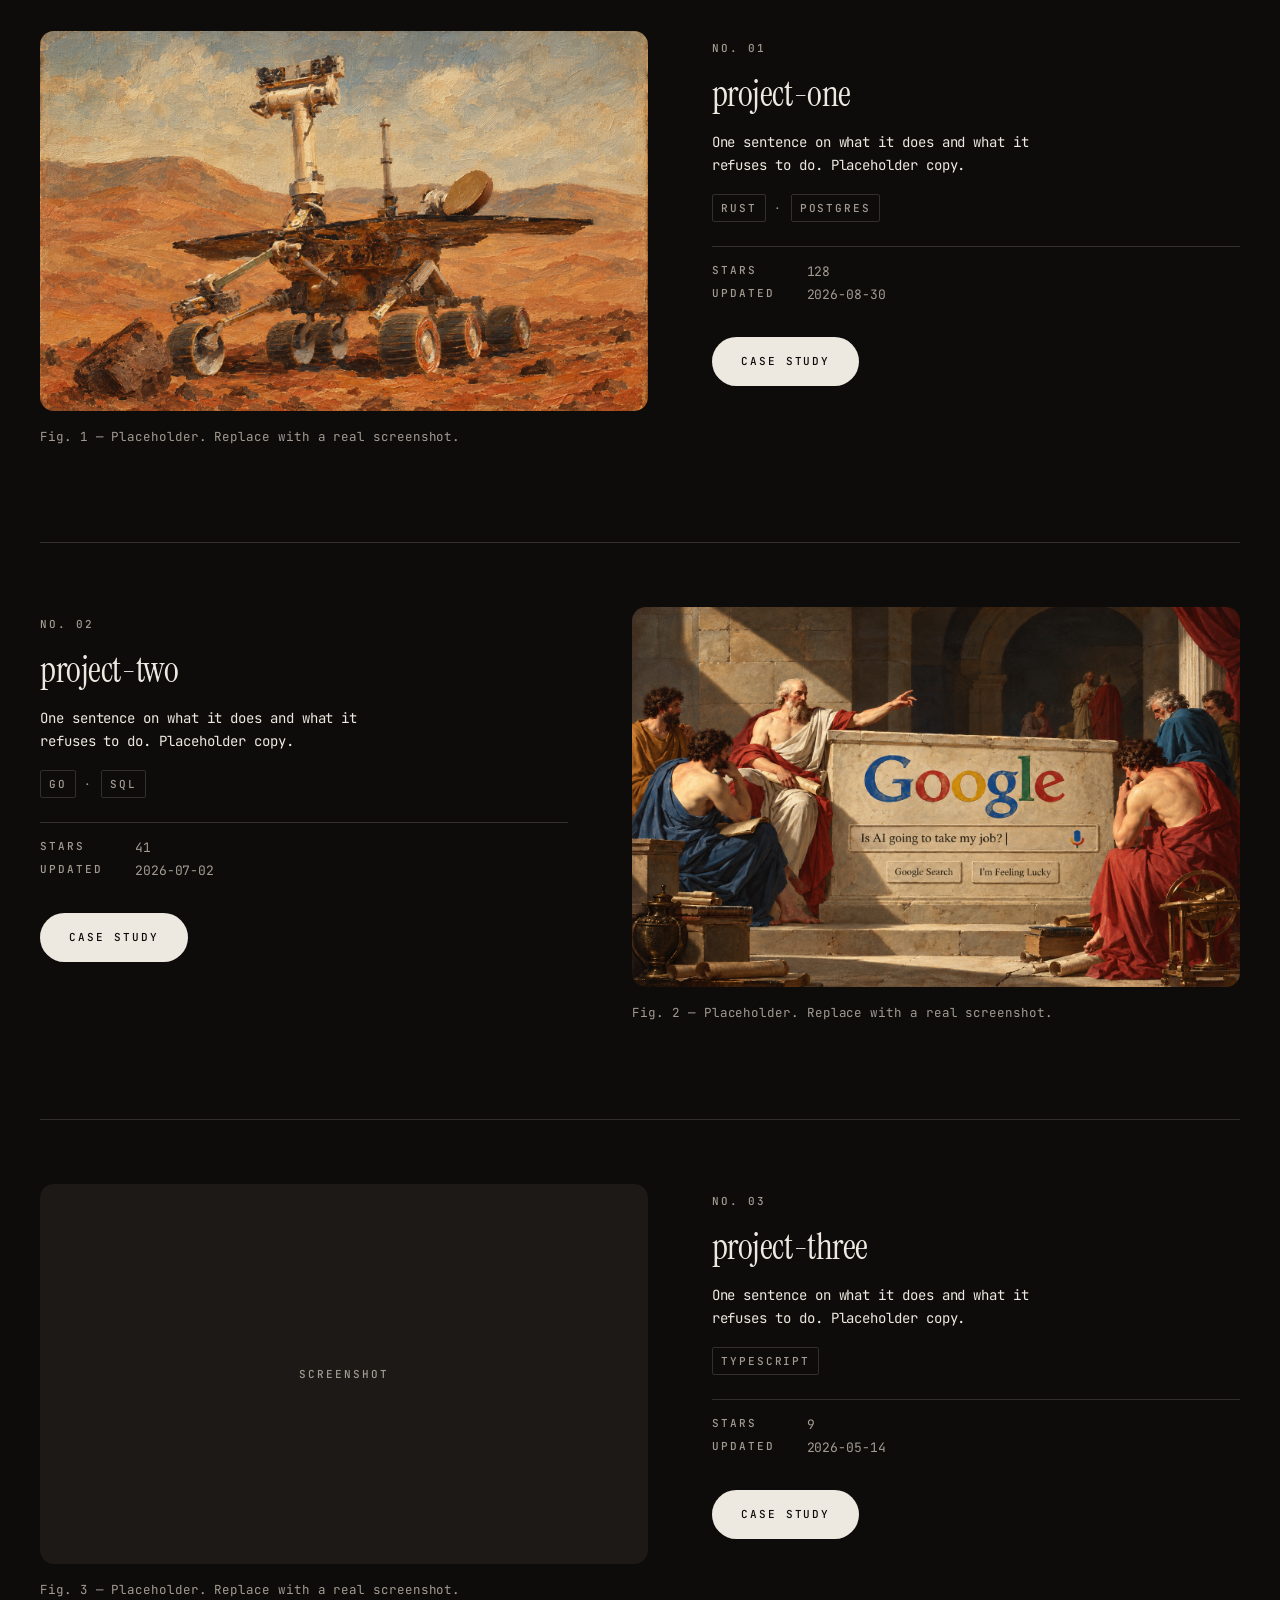
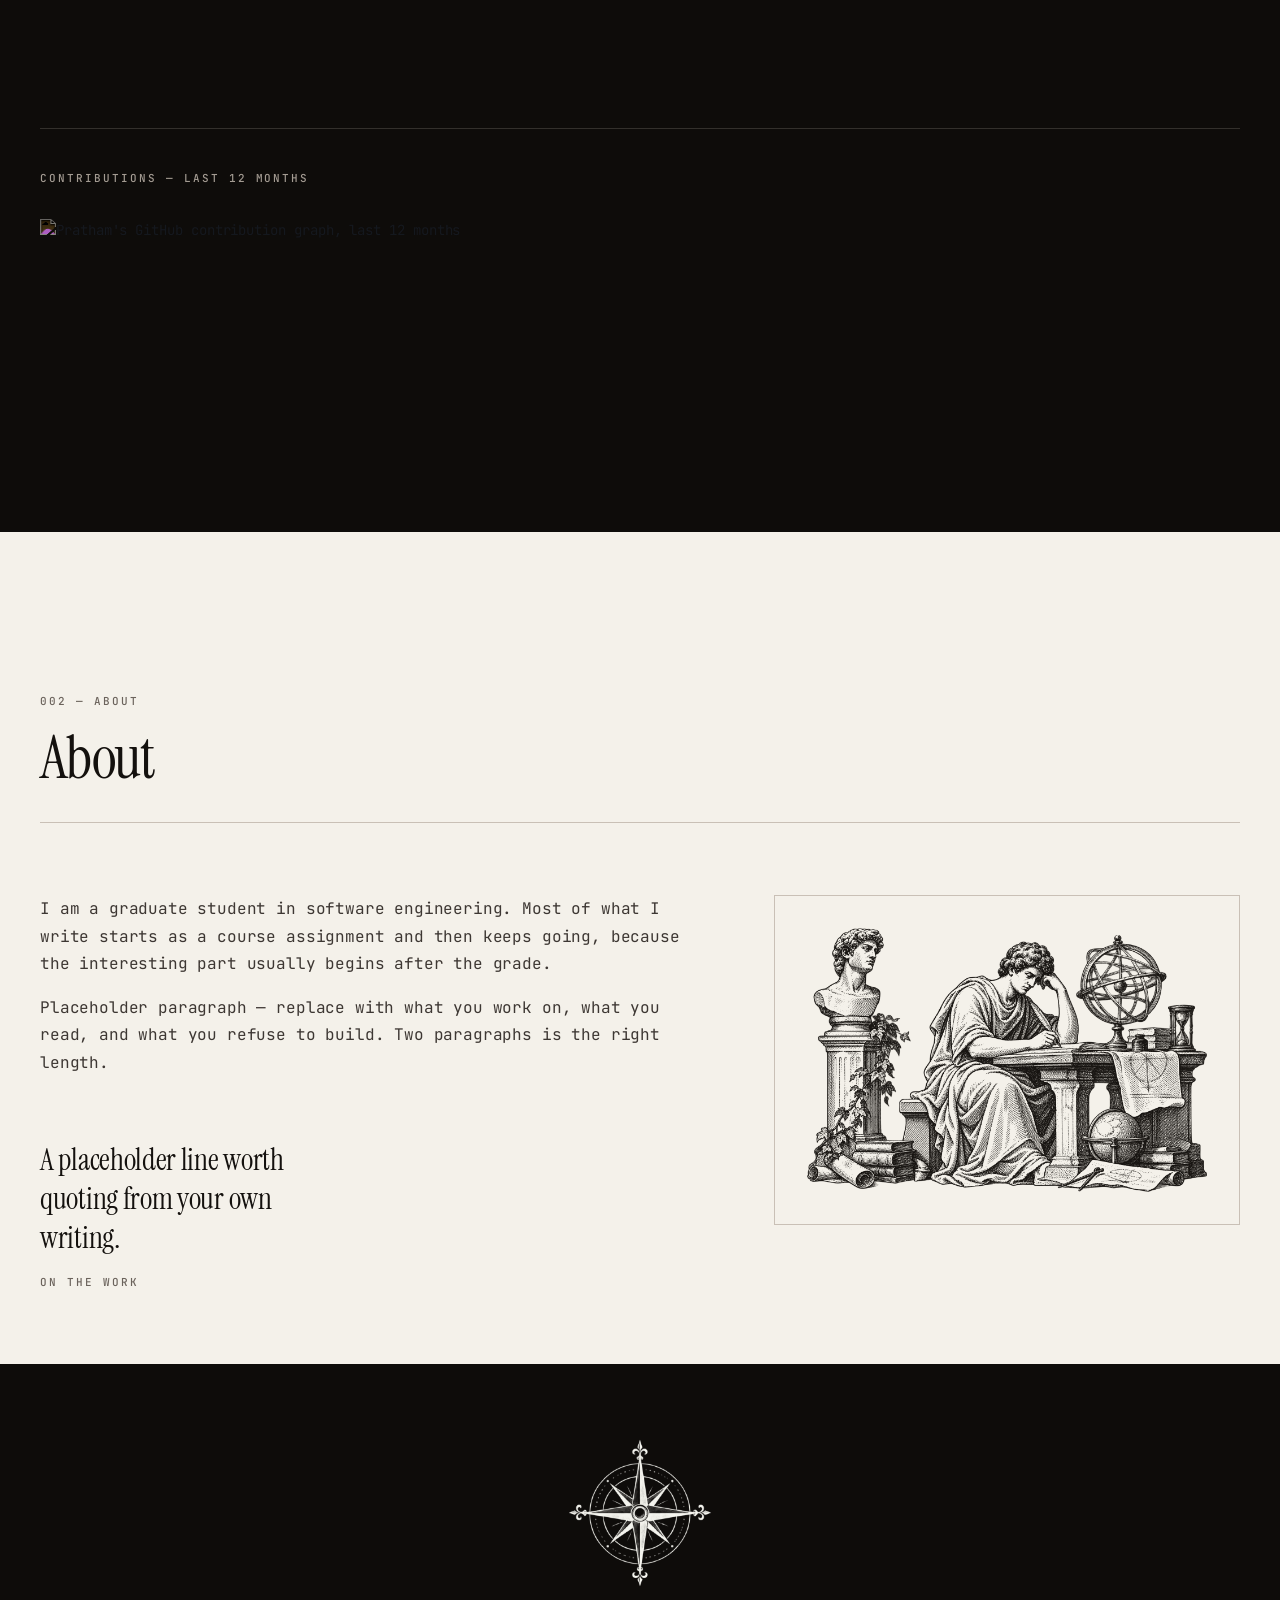
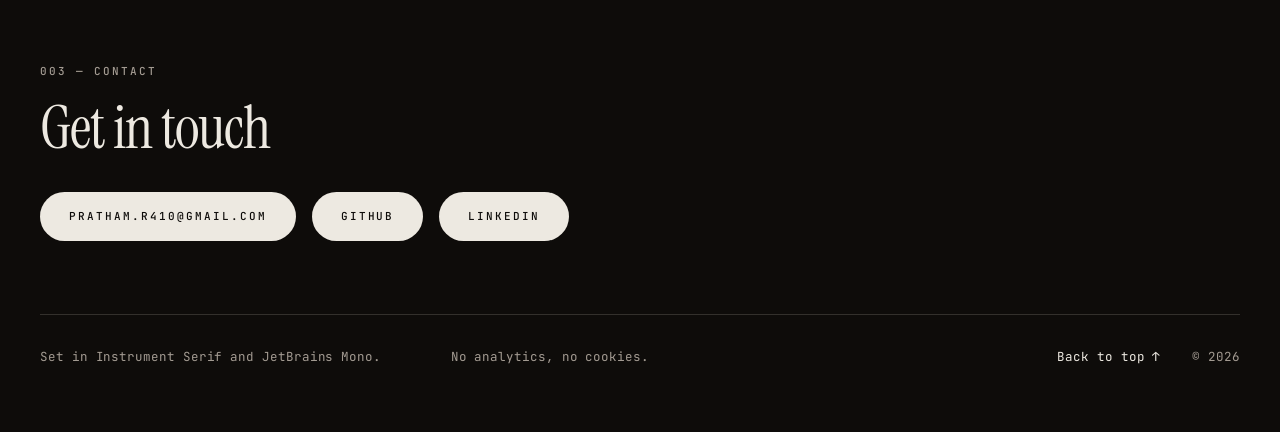
==== commit f0f1d409: "Replace project 01 and 02 placeholders with real images" ====
--- a/index.html
+++ b/index.html
@@ -6,6 +6,10 @@
 <title>Pratham — Portfolio</title>
 <meta name="description" content="Portfolio of Pratham, a graduate student in software engineering focused on systems and tooling.">
 <link rel="stylesheet" href="styles.css">
+<link rel="icon" href="assets/favicon/favicon.ico" sizes="any">
+<link rel="icon" type="image/png" sizes="32x32" href="assets/favicon/favicon-32.png">
+<link rel="icon" type="image/png" sizes="16x16" href="assets/favicon/favicon-16.png">
+<link rel="apple-touch-icon" href="assets/favicon/apple-touch-icon.png">
 </head>
 <body style="background:#F4F1EA;color:#3D3733">
 
@@ -52,7 +56,7 @@
 
 <article id="project-01" data-reveal class="project-row" style="display:grid;gap:64px;align-items:start;scroll-margin-top:89px">
 <div style="display:grid;gap:16px">
-<div style="background:#1C1917;border-radius:14px;aspect-ratio:16 / 10;display:grid;place-items:center;font-size:11px;font-weight:500;letter-spacing:0.18em;text-transform:uppercase;color:#A39B92">Screenshot</div>
+<img src="assets/projects/rover.png" alt="Oil painting of a Mars rover on red desert terrain" width="1578" height="996" loading="lazy" decoding="async" style="display:block;width:100%;height:auto;aspect-ratio:16 / 10;object-fit:cover;border-radius:14px;background:#1C1917">
 <div style="font-size:12.5px;line-height:1.6;color:#A39B92">Fig. 1 — Placeholder. Replace with a real screenshot.</div>
 </div>
 <div style="display:grid;gap:16px;padding-top:8px">
@@ -89,7 +93,7 @@
 <div style="margin-top:16px"><a class="btn btn-onDark" href="case-study-02.html">Case study</a></div>
 </div>
 <div style="display:grid;gap:16px">
-<div style="background:#1C1917;border-radius:14px;aspect-ratio:16 / 10;display:grid;place-items:center;font-size:11px;font-weight:500;letter-spacing:0.18em;text-transform:uppercase;color:#A39B92">Screenshot</div>
+<img src="assets/projects/search-engine.png" alt="Classical painting of philosophers gathered around a stone Google search box" width="1586" height="992" loading="lazy" decoding="async" style="display:block;width:100%;height:auto;aspect-ratio:16 / 10;object-fit:cover;border-radius:14px;background:#1C1917">
 <div style="font-size:12.5px;line-height:1.6;color:#A39B92">Fig. 2 — Placeholder. Replace with a real screenshot.</div>
 </div>
 </article>
--- a/styles.css
+++ b/styles.css
@@ -40,13 +40,13 @@
 /* Pill button — primary / secondary / onDark. Base shared by all three. */
 .btn{display:inline-flex;align-items:center;gap:8px;padding:16px 28px;border-radius:9999px;font-family:var(--font-mono);font-size:11px;font-weight:500;letter-spacing:0.18em;text-transform:uppercase;text-decoration:none;line-height:1.4;border:1px solid transparent;transition:var(--transition-hover);cursor:pointer}
 .btn-primary{background:var(--ink-press);color:var(--paper-laid)}
-.btn-primary:hover{background:var(--ink-worn)}
-.btn-primary:active{background:var(--ink-graphite)}
+.btn-primary:hover{background:var(--ink-worn);color:var(--paper-laid)}
+.btn-primary:active{background:var(--ink-graphite);color:var(--paper-laid)}
 .btn-secondary{background:transparent;color:var(--ink-press);border-color:var(--paper-rule)}
-.btn-secondary:hover{border-color:var(--ink-press)}
+.btn-secondary:hover{border-color:var(--ink-press);color:var(--ink-press)}
 .btn-secondary:active{border-color:var(--ink-graphite);color:var(--ink-graphite)}
 .btn-onDark{background:var(--chalk);color:var(--press)}
-.btn-onDark:hover{background:var(--chalk-soft)}
+.btn-onDark:hover{background:var(--chalk-soft);color:var(--press)}
 
 /* Figure — framed engraving */
 figure.fi-figure{border:1px solid var(--paper-rule);padding:32px;display:inline-block}
@@ -85,11 +85,12 @@
 .fixed-col-300{grid-template-columns:300px minmax(0,1fr)}
 .fixed-col-320{grid-template-columns:320px minmax(0,1fr)}
 .fixed-col-320-rev{grid-template-columns:minmax(0,1fr) 340px}
+.auto-fit-320{grid-template-columns:repeat(auto-fit,minmax(320px,1fr))}
 
 @media (max-width:720px){
   .site-header{padding:14px 20px;flex-wrap:wrap;gap:12px 20px}
   .page-margin{padding-left:20px;padding-right:20px}
-  .hero-grid,.about-grid,.fixed-col-300,.fixed-col-320,.fixed-col-320-rev{grid-template-columns:minmax(0,1fr) !important}
+  .hero-grid,.about-grid,.fixed-col-300,.fixed-col-320,.fixed-col-320-rev,.auto-fit-320{grid-template-columns:minmax(0,1fr) !important}
   .project-row,.project-row-rev{grid-template-columns:minmax(0,1fr) !important}
   .hero-display{font-size:clamp(44px,13vw,72px) !important}
   .hero-figure{order:-1;width:200px !important;margin:0 auto !important}
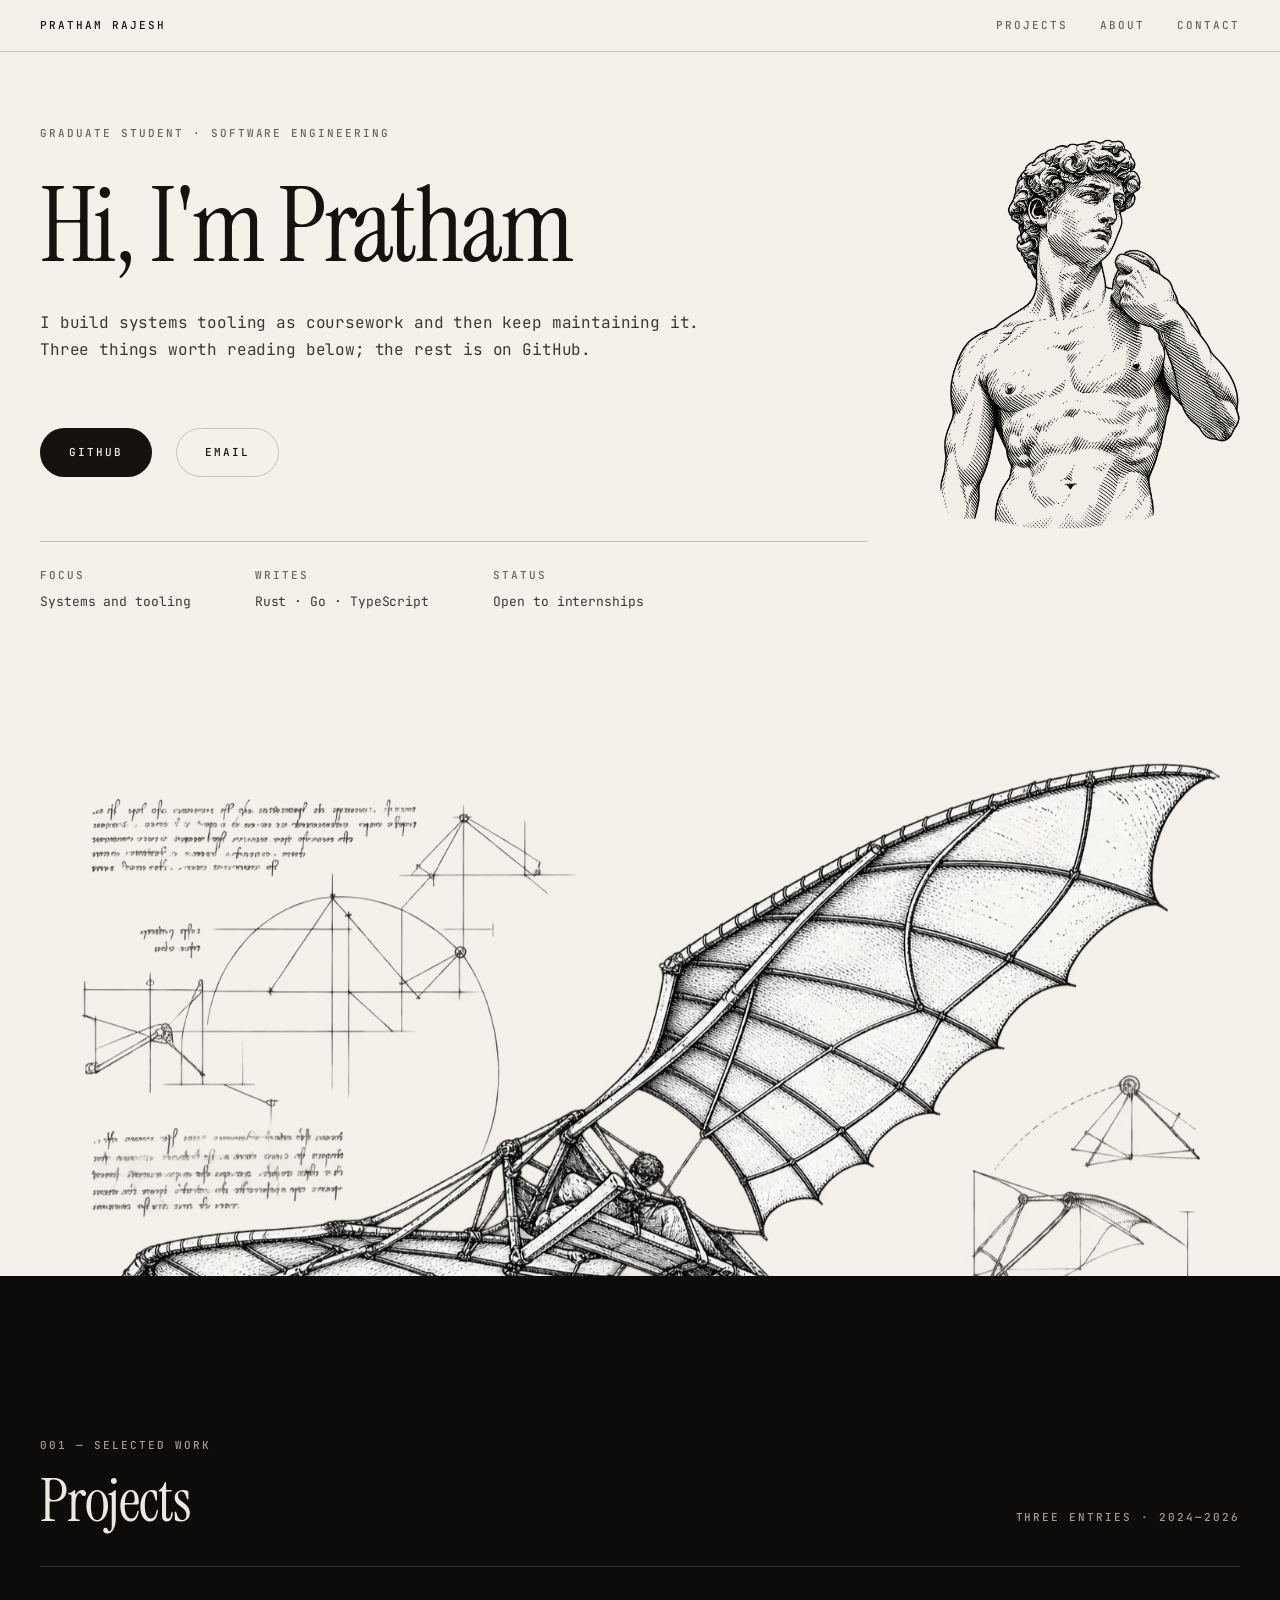
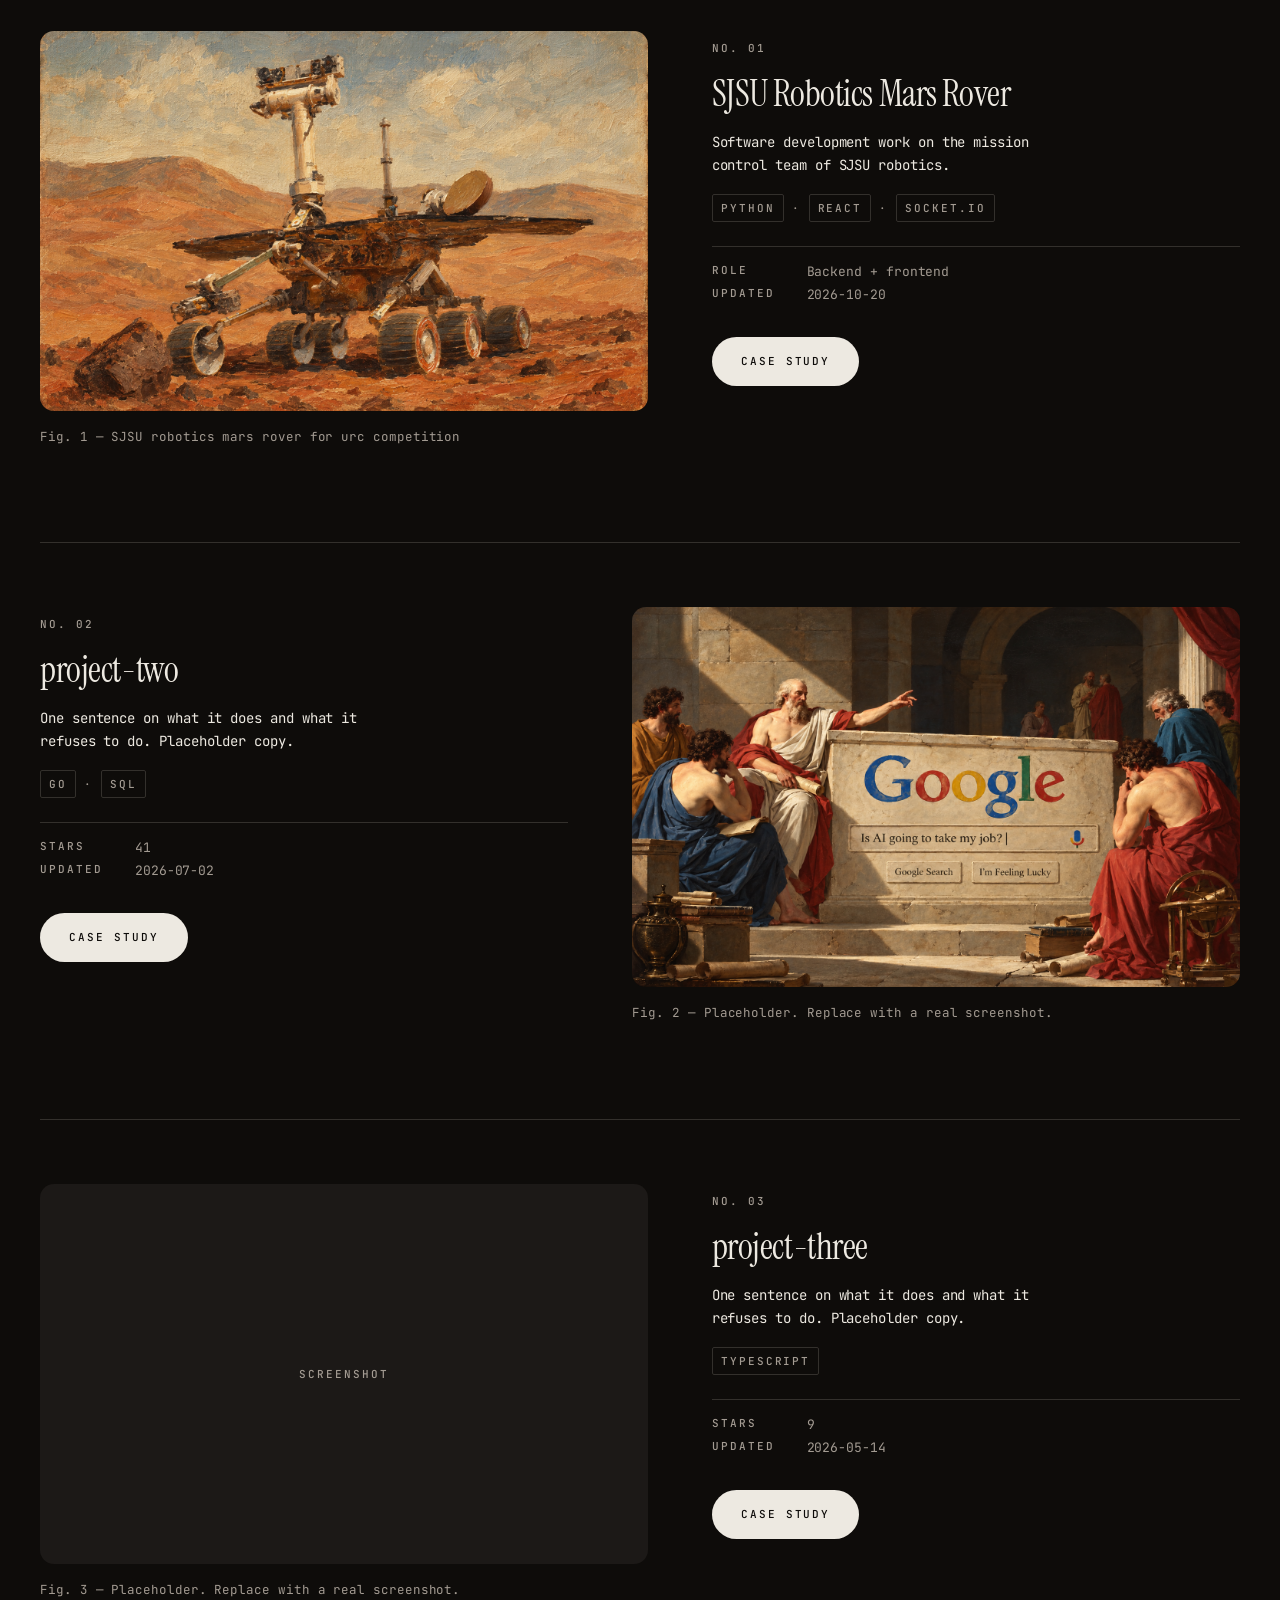
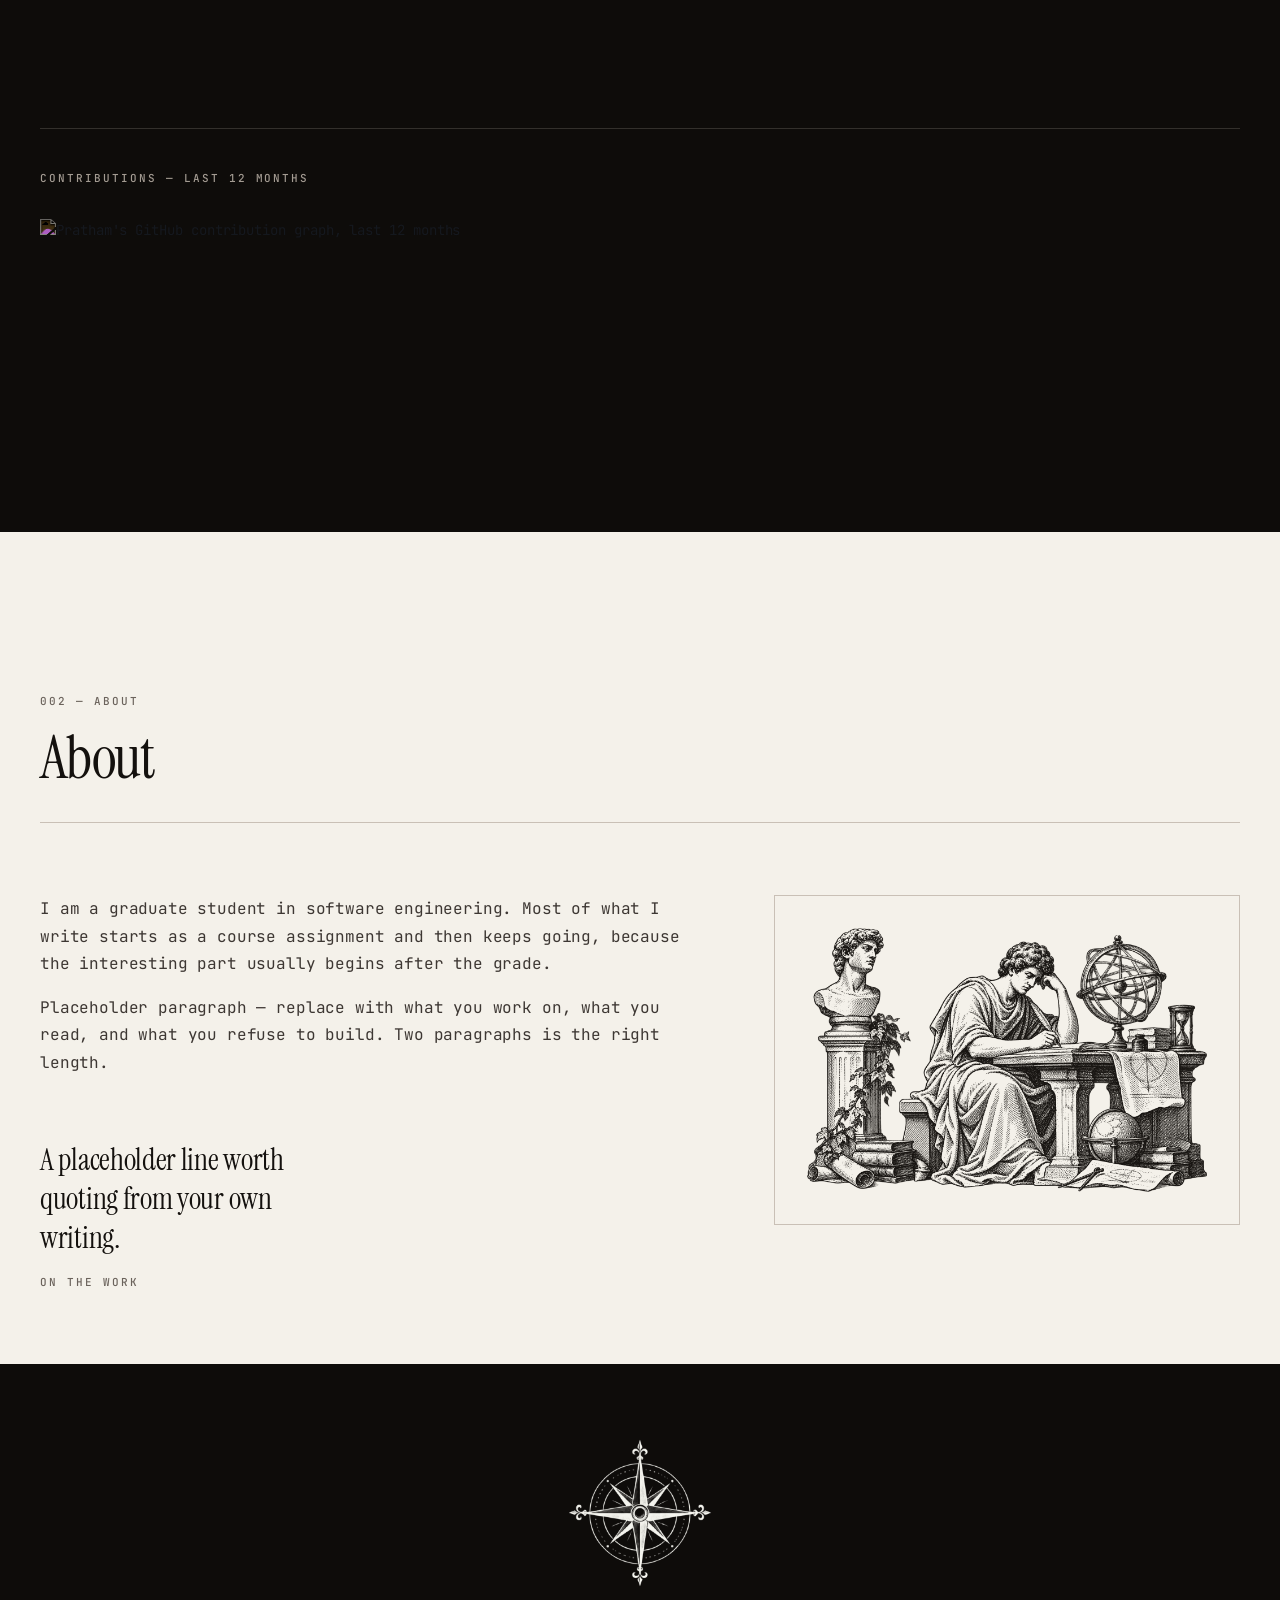
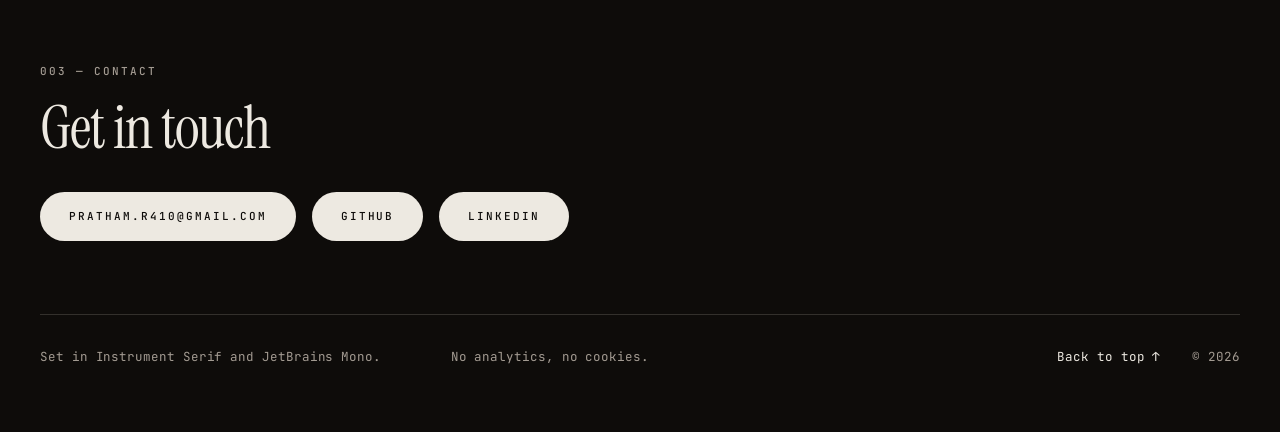
==== commit 4c296399: "Fill in project 01 card and case study content" ====
--- a/index.html
+++ b/index.html
@@ -57,20 +57,22 @@
 <article id="project-01" data-reveal class="project-row" style="display:grid;gap:64px;align-items:start;scroll-margin-top:89px">
 <div style="display:grid;gap:16px">
 <img src="assets/projects/rover.png" alt="Oil painting of a Mars rover on red desert terrain" width="1578" height="996" loading="lazy" decoding="async" style="display:block;width:100%;height:auto;aspect-ratio:16 / 10;object-fit:cover;border-radius:14px;background:#1C1917">
-<div style="font-size:12.5px;line-height:1.6;color:#A39B92">Fig. 1 — Placeholder. Replace with a real screenshot.</div>
+<div style="font-size:12.5px;line-height:1.6;color:#A39B92">Fig. 1 — SJSU robotics mars rover for urc competition</div>
 </div>
 <div style="display:grid;gap:16px;padding-top:8px">
 <div style="font-size:11px;font-weight:500;letter-spacing:0.18em;text-transform:uppercase;color:#A39B92">No. 01</div>
-<h3 style="margin:0;font-family:'Instrument Serif',Georgia,serif;font-weight:400;font-size:36px;line-height:1.15;letter-spacing:-0.012em;color:#EDE9E1">project-one</h3>
-<p style="margin:0;font-size:14px;line-height:1.68;letter-spacing:-0.005em;color:#EDE9E1;max-width:44ch">One sentence on what it does and what it refuses to do. Placeholder copy.</p>
+<h3 style="margin:0;font-family:'Instrument Serif',Georgia,serif;font-weight:400;font-size:36px;line-height:1.15;letter-spacing:-0.012em;color:#EDE9E1">SJSU Robotics Mars Rover</h3>
+<p style="margin:0;font-size:14px;line-height:1.68;letter-spacing:-0.005em;color:#EDE9E1;max-width:44ch">Software development work on the mission control team of SJSU robotics.</p>
 <div style="display:flex;flex-wrap:wrap;align-items:center;gap:8px">
-<span class="chip chip-dark">Rust</span>
+<span class="chip chip-dark">Python</span>
 <span style="font-size:11px;letter-spacing:0.18em;color:#A39B92">·</span>
-<span class="chip chip-dark">Postgres</span>
+<span class="chip chip-dark">React</span>
+<span style="font-size:11px;letter-spacing:0.18em;color:#A39B92">·</span>
+<span class="chip chip-dark">Socket.IO</span>
 </div>
 <dl style="margin:8px 0 0;display:grid;grid-template-columns:auto 1fr;column-gap:32px;row-gap:4px;font-size:13px;line-height:1.45;color:#A39B92;border-top:1px solid #33302C;padding-top:16px;font-feature-settings:'tnum' 1">
-<dt style="font-weight:500;letter-spacing:0.18em;text-transform:uppercase;font-size:11px">Stars</dt><dd>128</dd>
-<dt style="font-weight:500;letter-spacing:0.18em;text-transform:uppercase;font-size:11px">Updated</dt><dd>2026-08-30</dd>
+<dt style="font-weight:500;letter-spacing:0.18em;text-transform:uppercase;font-size:11px">Role</dt><dd>Backend + frontend</dd>
+<dt style="font-weight:500;letter-spacing:0.18em;text-transform:uppercase;font-size:11px">Updated</dt><dd>2026-10-20</dd>
 </dl>
 <div style="margin-top:16px"><a class="btn btn-onDark" href="case-study-01.html">Case study</a></div>
 </div>
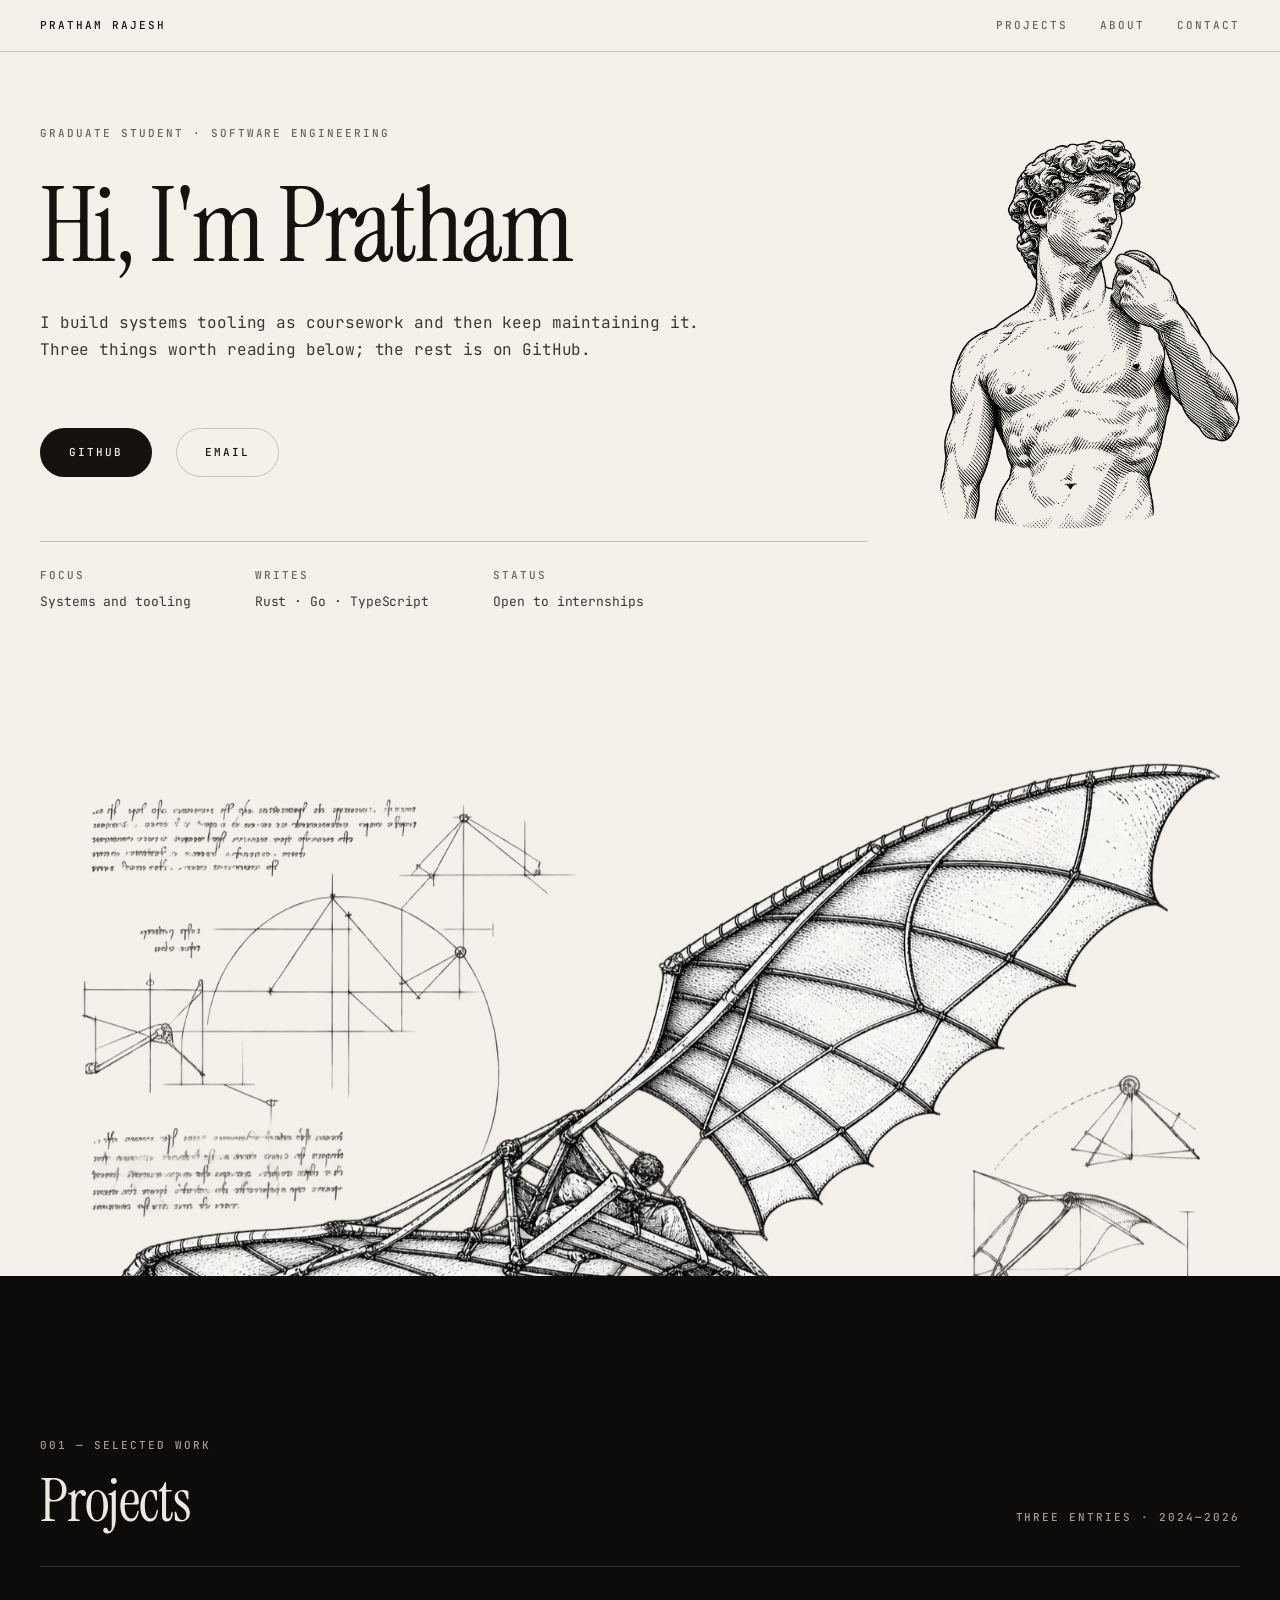
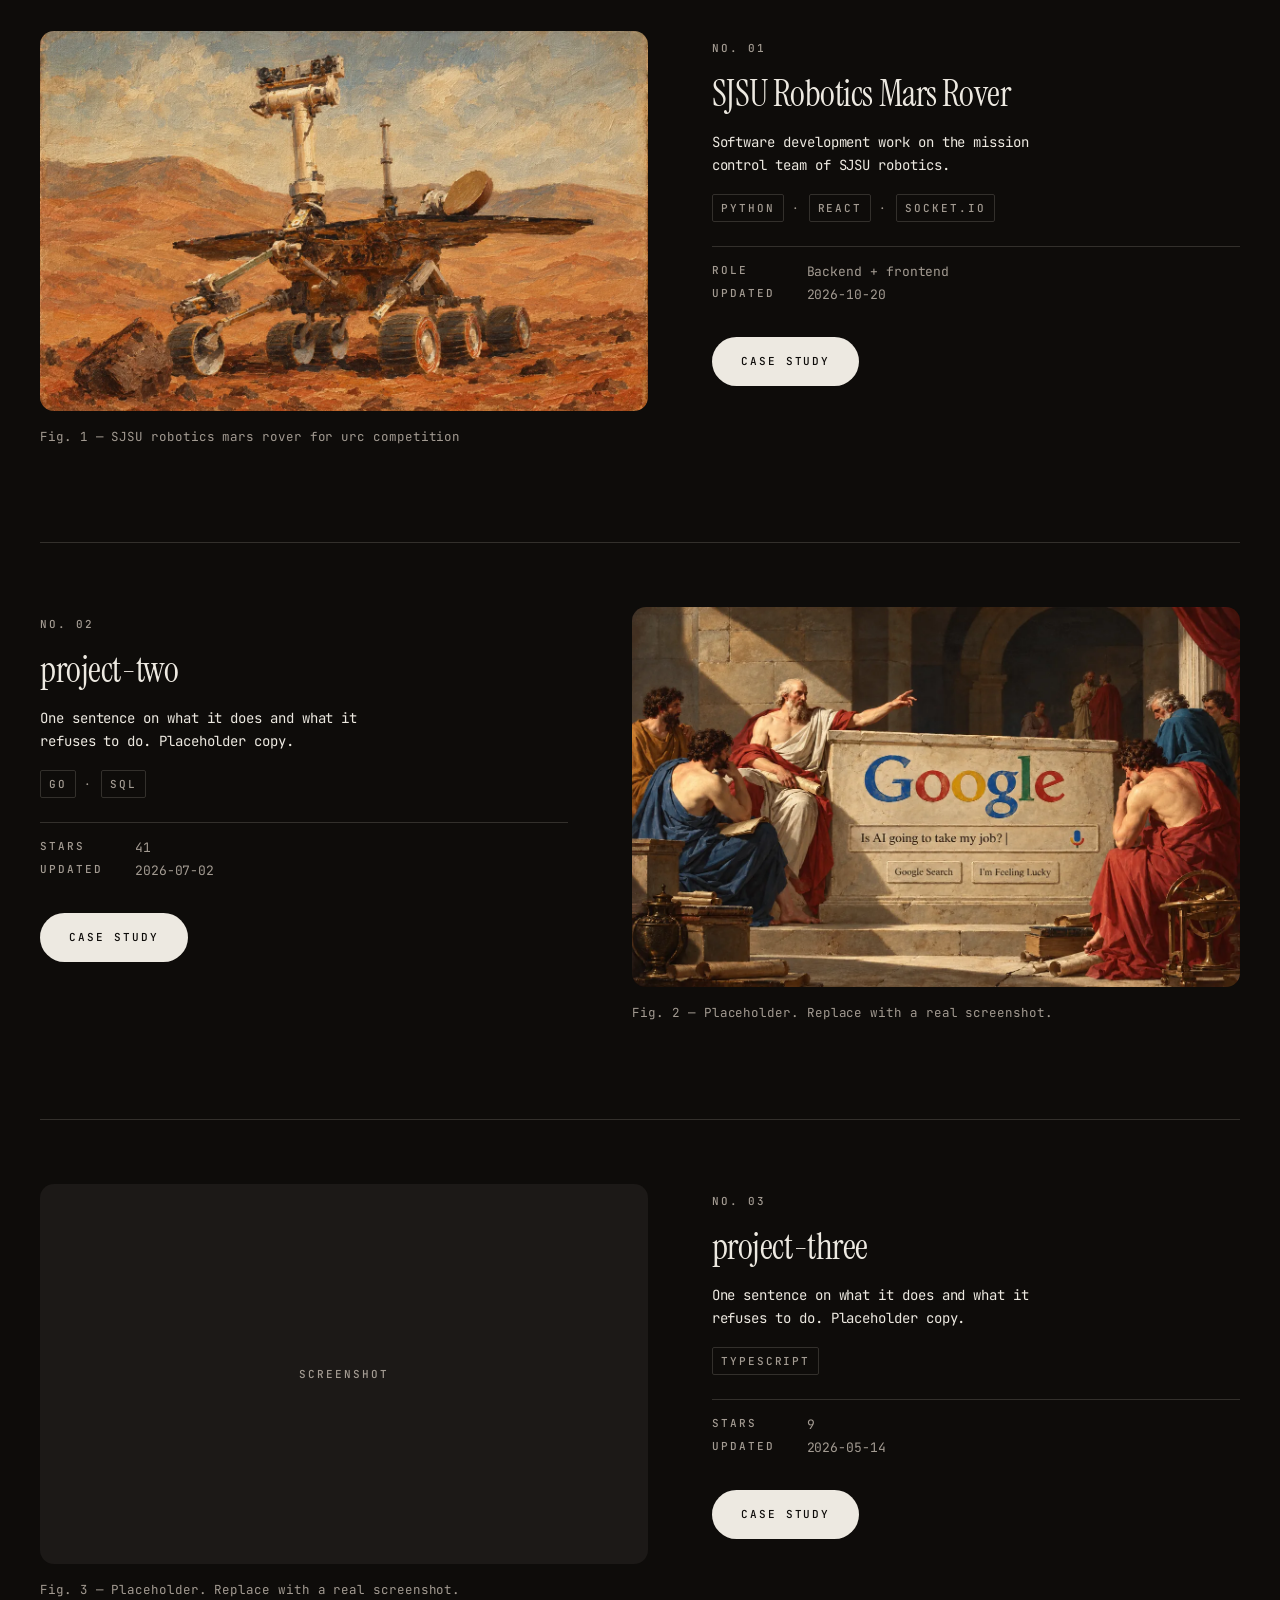
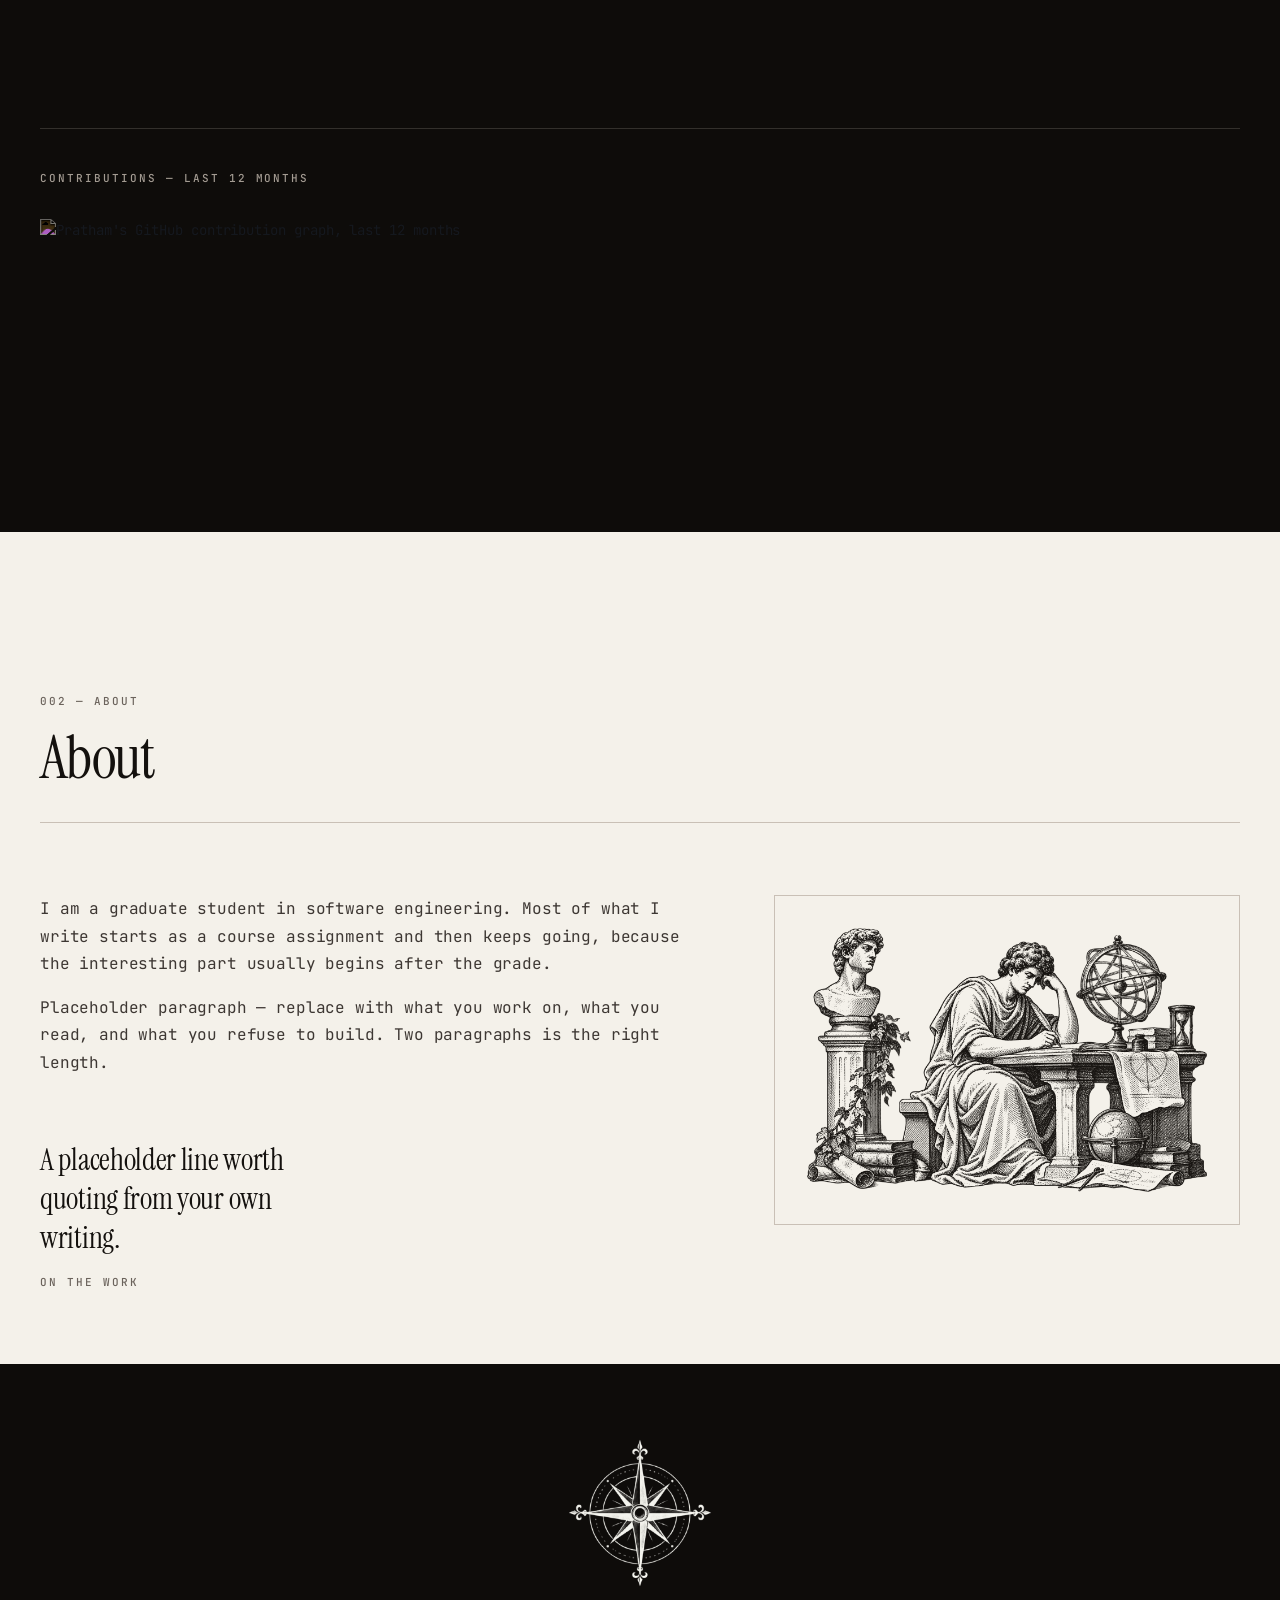
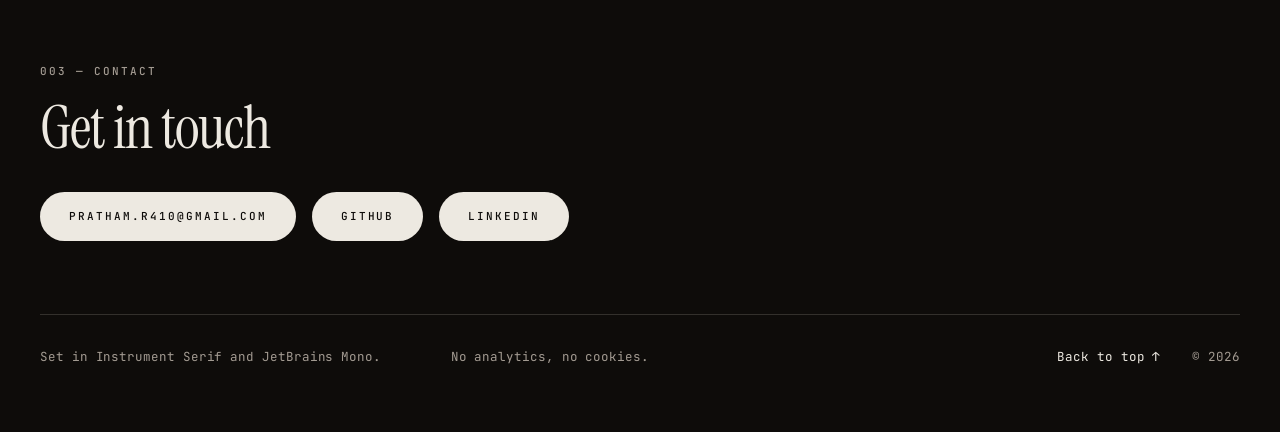
==== commit 72a87926: "Convert project 01 and 02 images to WebP" ====
--- a/index.html
+++ b/index.html
@@ -56,7 +56,7 @@
 
 <article id="project-01" data-reveal class="project-row" style="display:grid;gap:64px;align-items:start;scroll-margin-top:89px">
 <div style="display:grid;gap:16px">
-<img src="assets/projects/rover.png" alt="Oil painting of a Mars rover on red desert terrain" width="1578" height="996" loading="lazy" decoding="async" style="display:block;width:100%;height:auto;aspect-ratio:16 / 10;object-fit:cover;border-radius:14px;background:#1C1917">
+<img src="assets/projects/rover.webp" alt="Oil painting of a Mars rover on red desert terrain" width="1280" height="808" decoding="async" style="display:block;width:100%;height:auto;aspect-ratio:16 / 10;object-fit:cover;border-radius:14px;background:#1C1917">
 <div style="font-size:12.5px;line-height:1.6;color:#A39B92">Fig. 1 — SJSU robotics mars rover for urc competition</div>
 </div>
 <div style="display:grid;gap:16px;padding-top:8px">
@@ -95,7 +95,7 @@
 <div style="margin-top:16px"><a class="btn btn-onDark" href="case-study-02.html">Case study</a></div>
 </div>
 <div style="display:grid;gap:16px">
-<img src="assets/projects/search-engine.png" alt="Classical painting of philosophers gathered around a stone Google search box" width="1586" height="992" loading="lazy" decoding="async" style="display:block;width:100%;height:auto;aspect-ratio:16 / 10;object-fit:cover;border-radius:14px;background:#1C1917">
+<img src="assets/projects/search-engine.webp" alt="Classical painting of philosophers gathered around a stone Google search box" width="1280" height="801" loading="lazy" decoding="async" style="display:block;width:100%;height:auto;aspect-ratio:16 / 10;object-fit:cover;border-radius:14px;background:#1C1917">
 <div style="font-size:12.5px;line-height:1.6;color:#A39B92">Fig. 2 — Placeholder. Replace with a real screenshot.</div>
 </div>
 </article>
